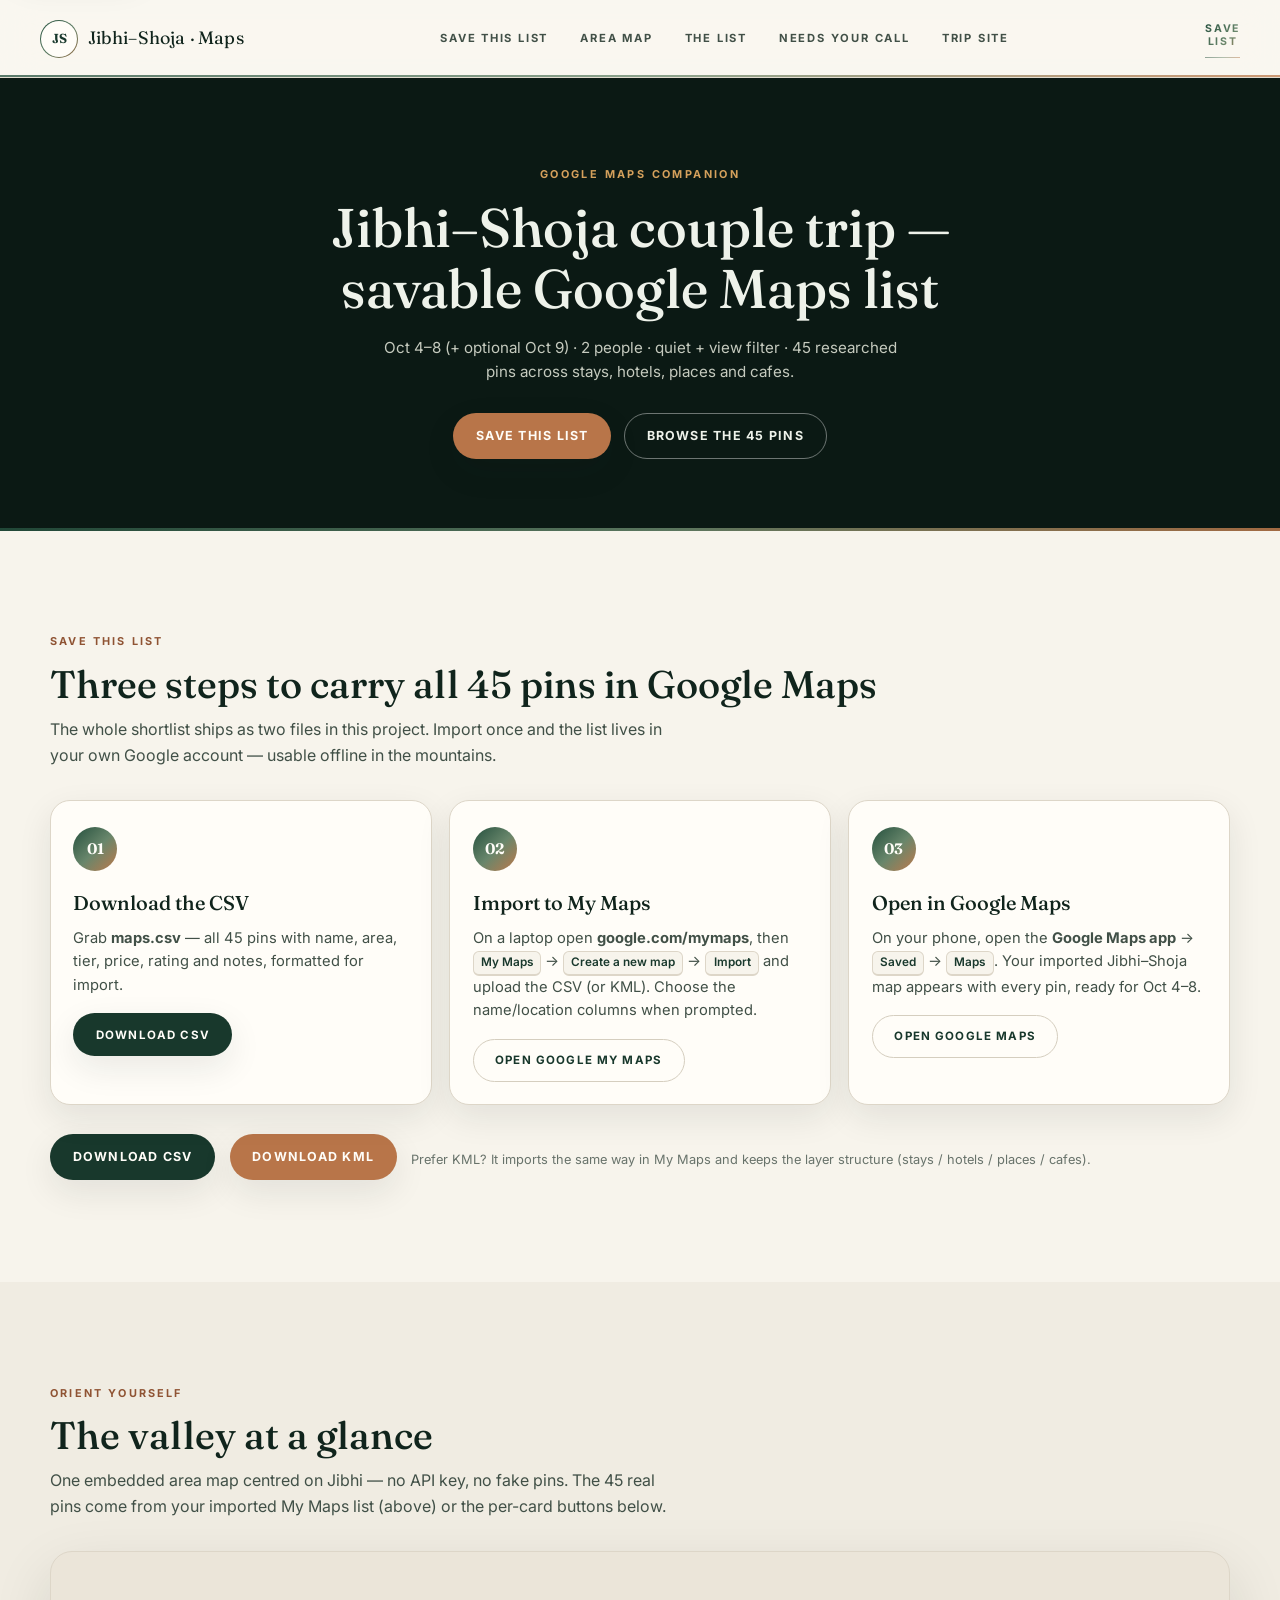
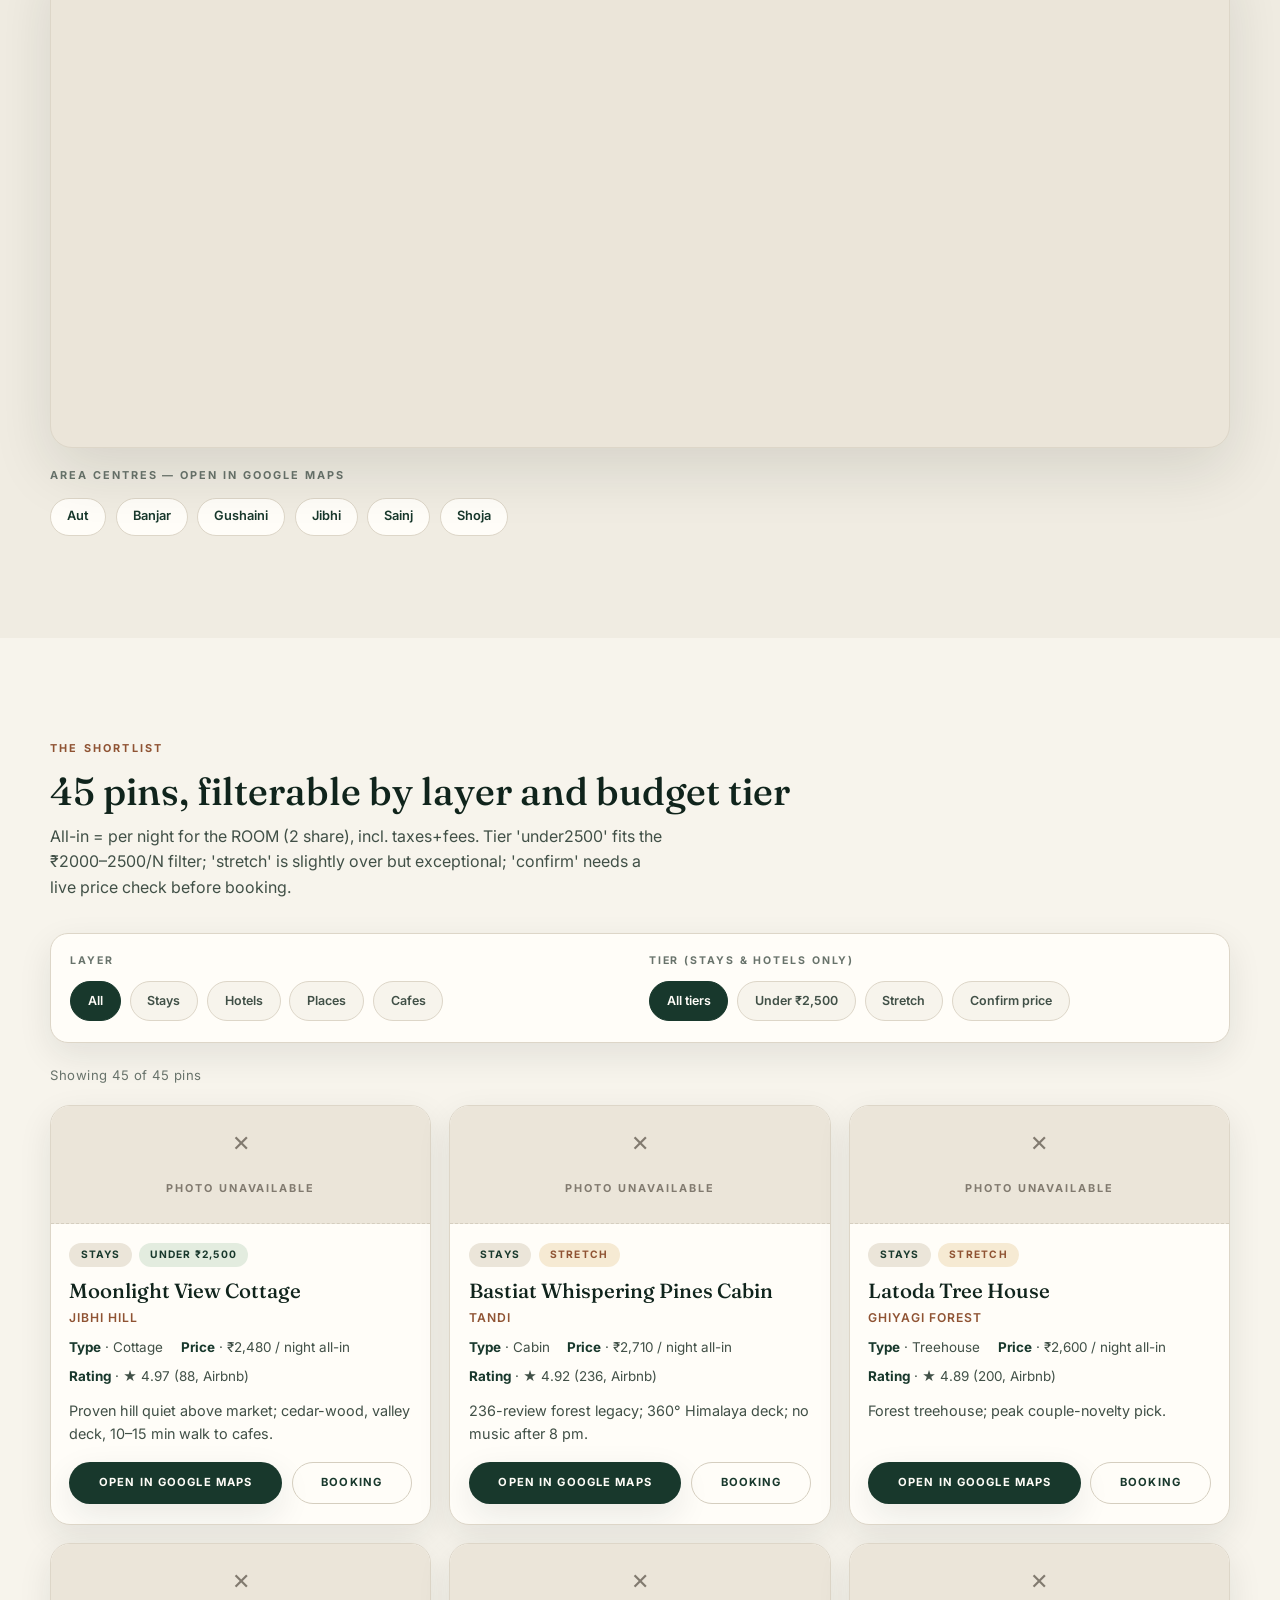
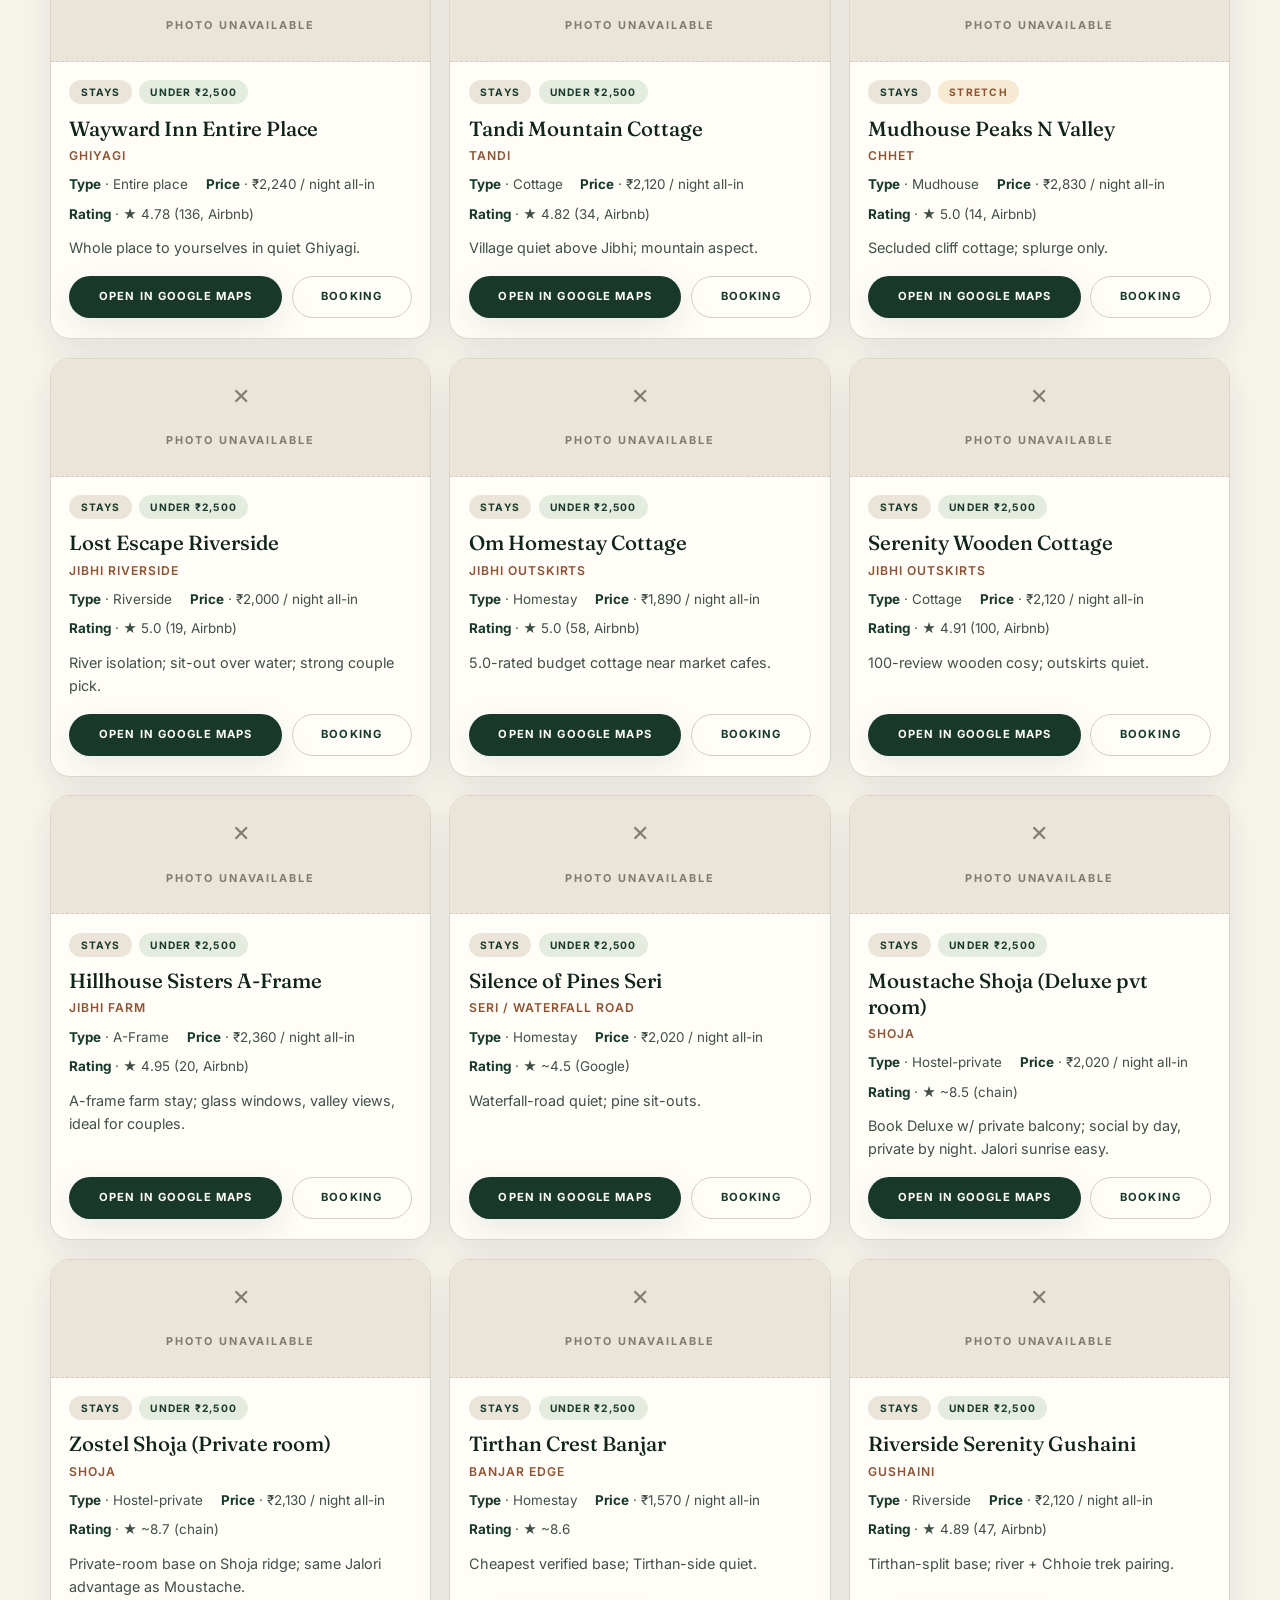
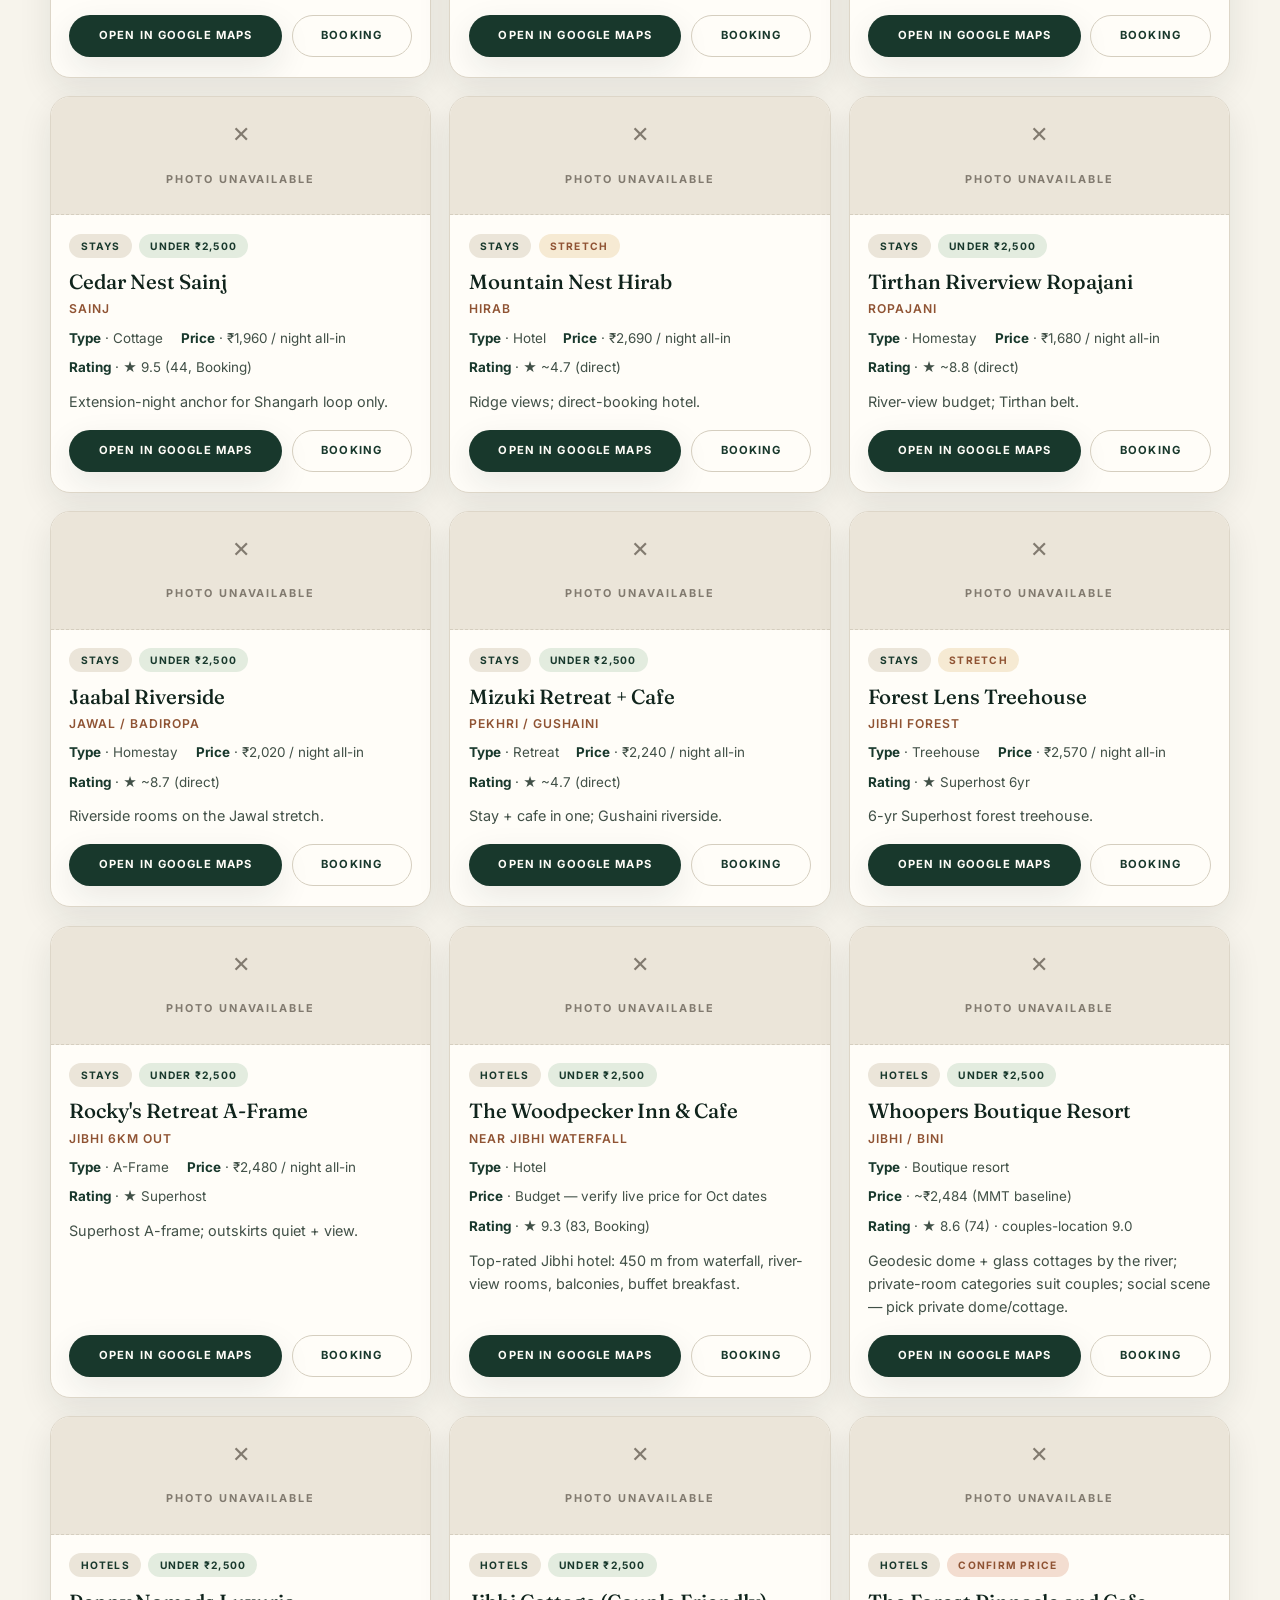
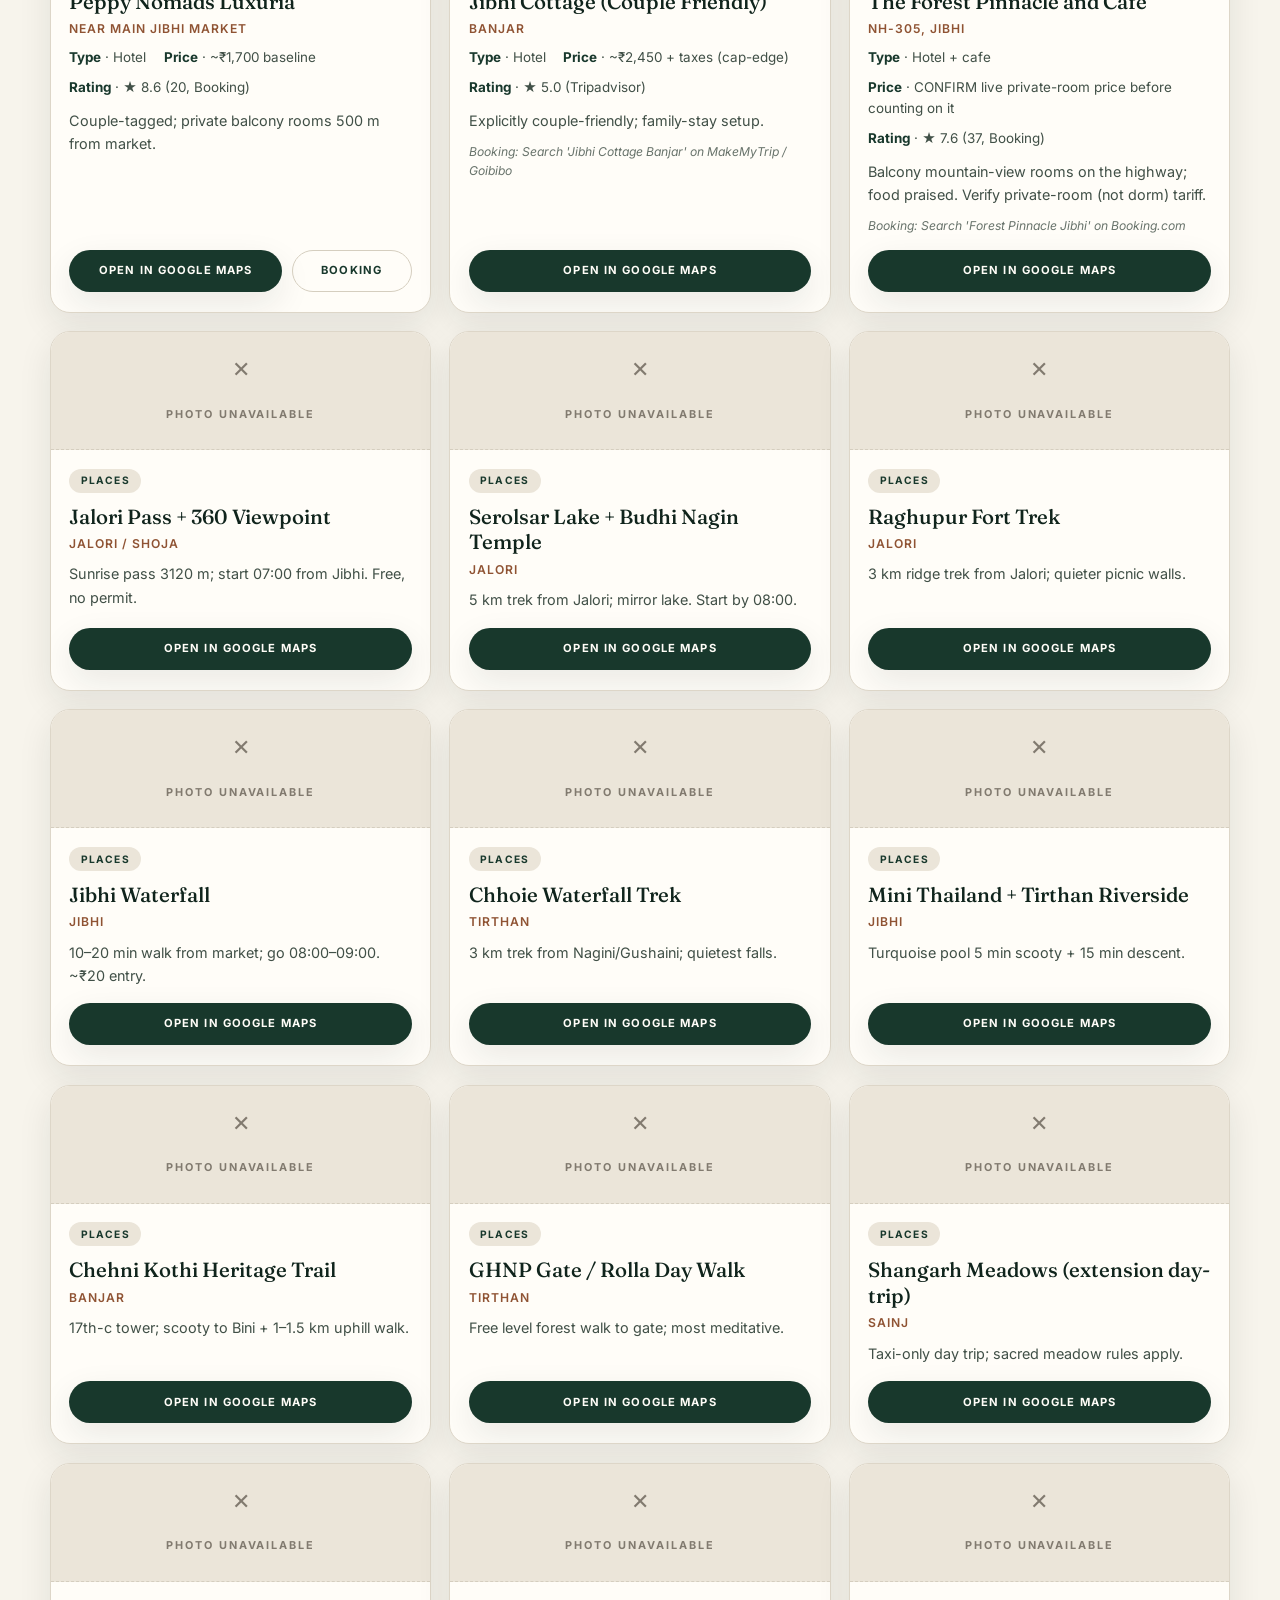
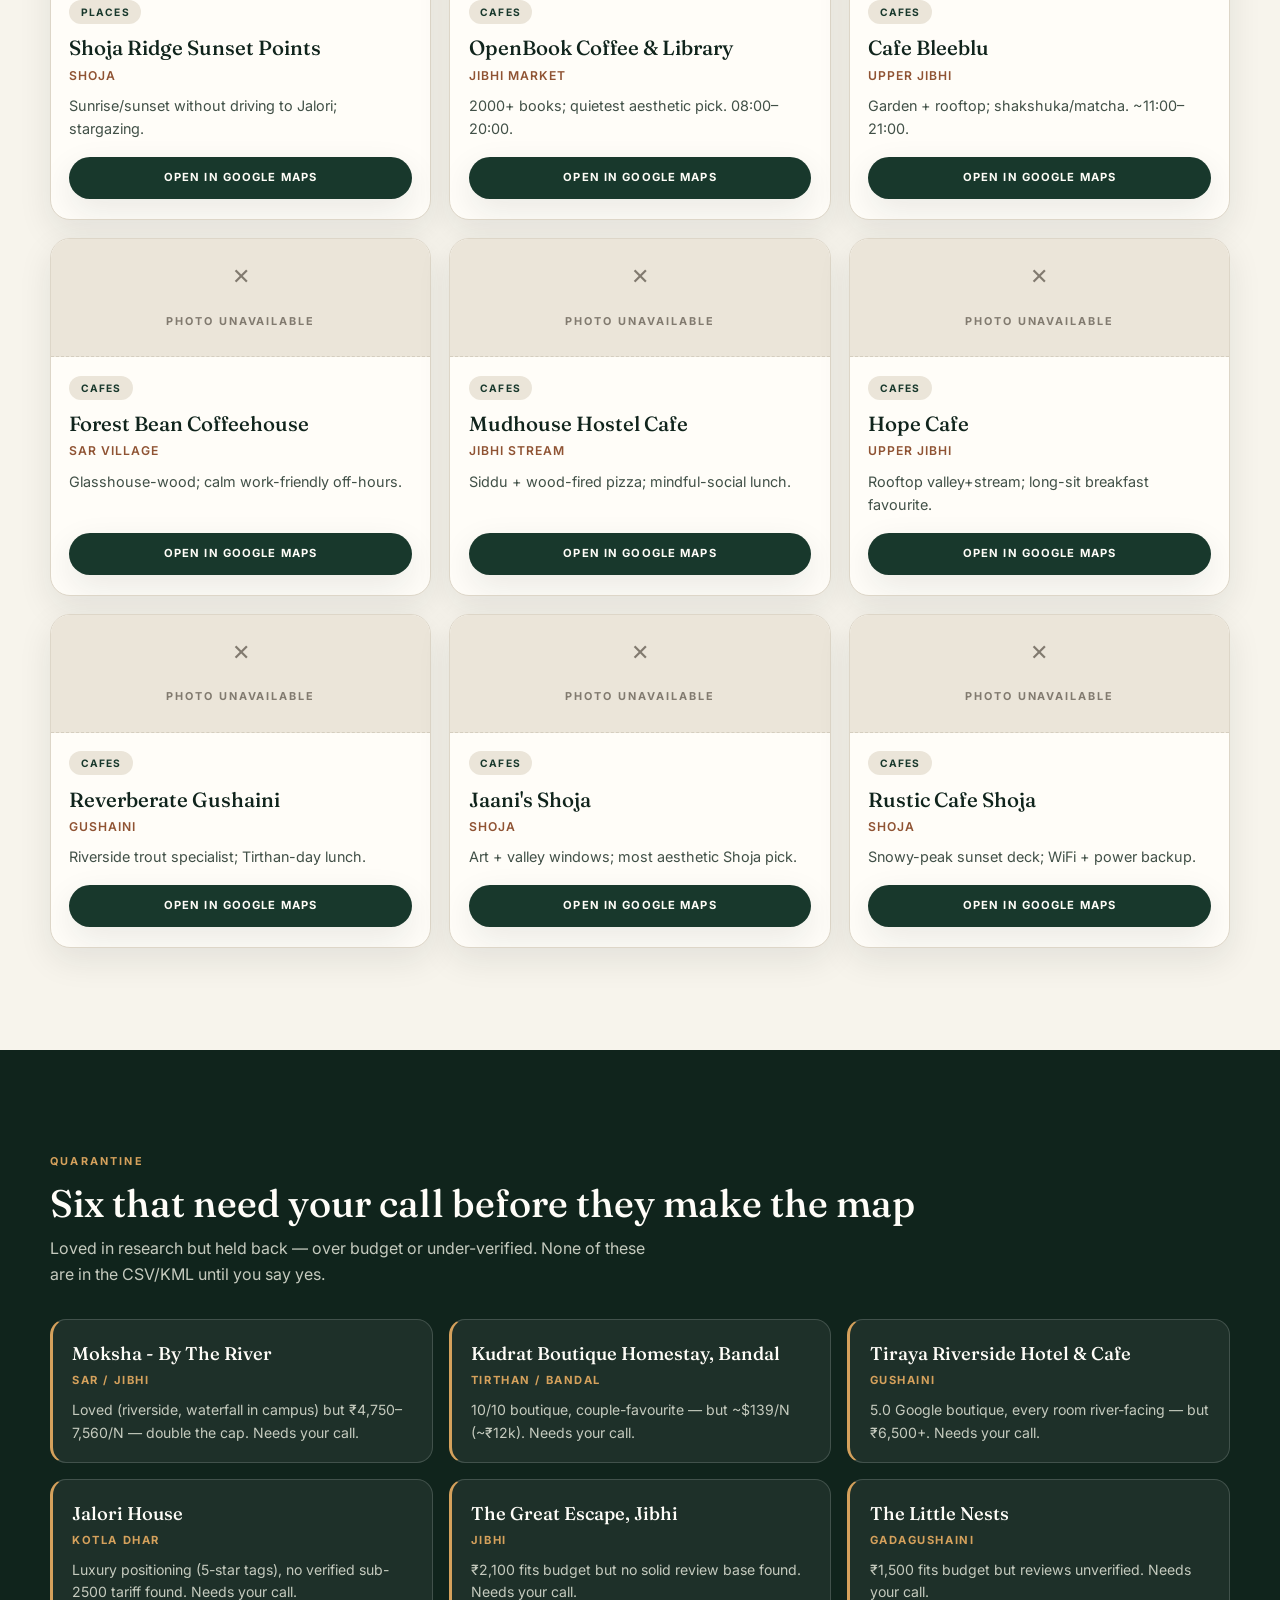
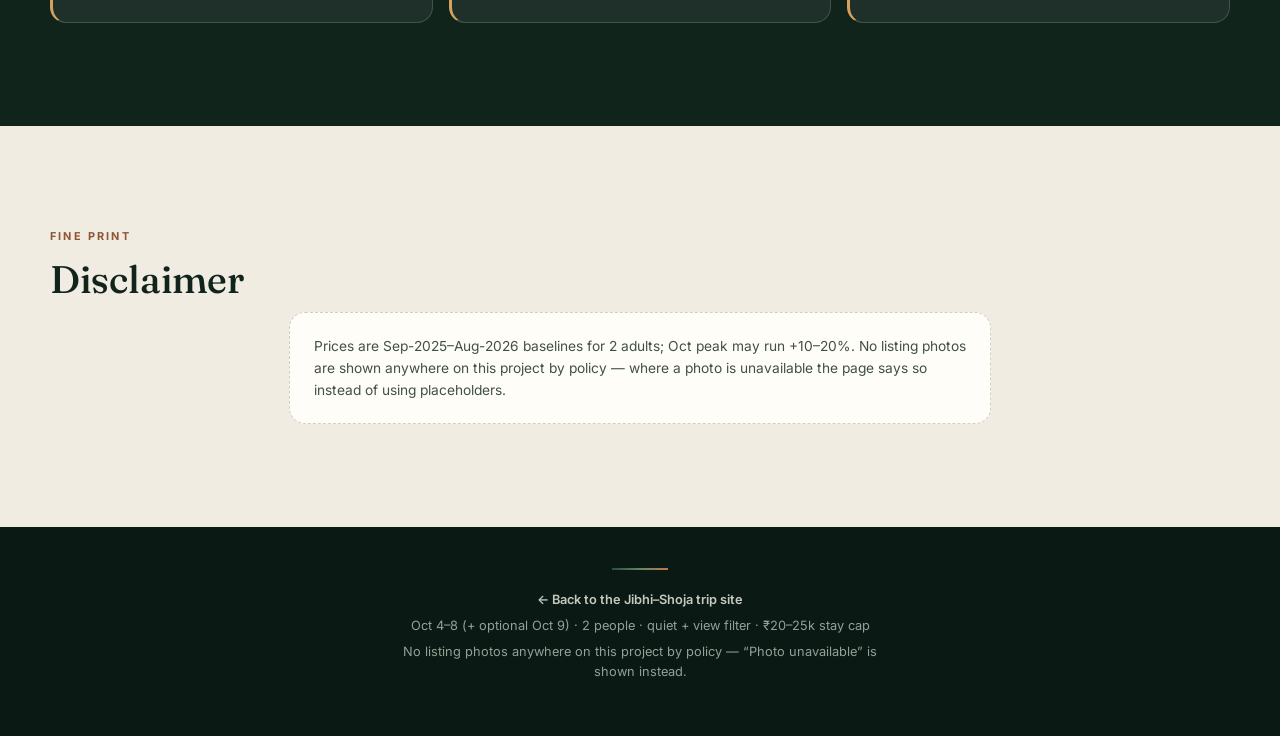
==== maps.html @ d5c74d5c "Savable Google Maps companion list: 45 pins (22 stays + 5 hotels + places + cafes) with CSV/KML impo" ====
<!doctype html>
<html lang="en">
<head>
<meta charset="utf-8">
<meta name="viewport" content="width=device-width, initial-scale=1">
<title>Save this list — Jibhi–Shoja Google Maps companion · Oct 4–8</title>
<meta name="description" content="45 savable Google Maps pins — quiet stays, hotels, places and cafes for a Jibhi–Shoja couple trip, Oct 4–8. Download CSV/KML and import to Google My Maps.">
<link rel="preconnect" href="https://fonts.googleapis.com">
<link rel="preconnect" href="https://fonts.gstatic.com" crossorigin>
<link href="https://fonts.googleapis.com/css2?family=Fraunces:opsz,wght@9..144,400;9..144,500;9..144,650&family=Inter:wght@400;500;600;700&display=swap" rel="stylesheet">
<link rel="stylesheet" href="./assets/css/site.css">
<style>
/* maps.html — quiet-valley companion page (no photos by policy) */
.m-hero{position:relative;margin-top:var(--nav-h);padding:clamp(3.2rem,8vw,5.5rem) var(--pad) clamp(2.8rem,7vw,4.5rem);background:var(--pine-950);color:#eef2ea;text-align:center}
.m-hero::after{content:'';position:absolute;left:0;right:0;bottom:0;height:3px;background:var(--grad);opacity:.85}
.m-hero__eyebrow{margin:0 0 .9rem;font-size:.68rem;font-weight:700;letter-spacing:.22em;text-transform:uppercase;color:var(--amber)}
.m-hero__title{margin:0 auto;font-family:var(--f-serif);font-weight:500;font-size:clamp(2rem,6.5vw,3.4rem);line-height:1.12;max-width:20ch}
.m-hero__sub{margin:1rem auto 0;max-width:52ch;color:#c5cabe;font-size:.95rem}
.m-hero__actions{display:flex;gap:.8rem;justify-content:center;flex-wrap:wrap;margin-top:1.8rem}
.m-sec{padding:var(--sec-y) var(--pad)}
.m-sec--soft{background:var(--soft)}
.m-sec--pine{background:var(--pine-900);color:#eef2ea}
.m-wrap{max-width:1180px;margin:0 auto}
.m-label{margin:0 0 .7rem;font-size:.68rem;font-weight:700;letter-spacing:.2em;text-transform:uppercase;color:var(--copper-dark)}
.m-sec--pine .m-label{color:var(--amber)}
.m-h2{margin:0 0 .6rem;font-family:var(--f-serif);font-weight:500;font-size:clamp(1.6rem,4.5vw,2.4rem);line-height:1.18;color:var(--pine-900)}
.m-sec--pine .m-h2{color:var(--white)}
.m-lede{margin:0 0 2rem;max-width:62ch;color:var(--ink-soft)}
.m-sec--pine .m-lede{color:#c5cabe}
/* Buttons */
.mbtn{display:inline-flex;align-items:center;justify-content:center;gap:.45rem;min-height:46px;padding:.7rem 1.35rem;border-radius:999px;border:1px solid transparent;font-size:.78rem;font-weight:700;letter-spacing:.1em;text-transform:uppercase;cursor:pointer;transition:transform .2s,box-shadow .2s,background .2s,color .2s}
.mbtn--solid{background:var(--pine-800);color:var(--white);box-shadow:var(--shadow-soft)}
.mbtn--solid:hover{background:var(--pine-700);transform:translateY(-1px)}
.mbtn--copper{background:var(--copper);color:var(--white);box-shadow:var(--shadow-soft)}
.mbtn--copper:hover{background:var(--copper-dark);transform:translateY(-1px)}
.mbtn--line{background:transparent;border-color:var(--stone-300);color:var(--pine-800)}
.mbtn--line:hover{border-color:var(--pine-700);background:var(--white)}
.mbtn--ghost{background:transparent;border-color:rgba(255,255,255,.4);color:#eef2ea}
.mbtn--ghost:hover{border-color:var(--amber);color:var(--amber)}
/* Save steps */
.steps{display:grid;gap:1.1rem;grid-template-columns:1fr;margin:0 0 1.8rem;padding:0;list-style:none;counter-reset:step}
.step{position:relative;background:var(--white);border:1px solid var(--line);border-radius:20px;padding:1.6rem 1.4rem 1.4rem;box-shadow:var(--shadow-soft);counter-increment:step}
.step::before{content:counter(step,decimal-leading-zero);display:inline-grid;place-items:center;width:44px;height:44px;border-radius:50%;background:var(--grad);color:var(--white);font-family:var(--f-serif);font-weight:650;font-size:.95rem;margin-bottom:1rem}
.step h3{margin:0 0 .5rem;font-family:var(--f-serif);font-weight:500;font-size:1.25rem;color:var(--pine-900)}
.step p{margin:0 0 1rem;color:var(--ink-soft);font-size:.92rem}
.step .mbtn{min-height:42px;font-size:.72rem}
.step kbd{display:inline-block;padding:.1rem .45rem;border:1px solid var(--line);border-bottom-width:2px;border-radius:6px;background:var(--stone-100);font-family:var(--f-sans);font-size:.8em;font-weight:600;color:var(--pine-800)}
.downloads{display:flex;gap:.9rem;flex-wrap:wrap;align-items:center}
.downloads__note{flex-basis:100%;margin:.4rem 0 0;font-size:.8rem;color:var(--t-dim)}
/* Map */
.map-frame{position:relative;border:1px solid var(--line);border-radius:22px;overflow:hidden;box-shadow:var(--shadow);background:var(--stone-200)}
.map-frame iframe{display:block;width:100%;height:clamp(320px,55vh,520px);border:0}
.map-chips{display:flex;gap:.6rem;flex-wrap:wrap;margin-top:1.2rem}
.map-chips__label{flex-basis:100%;margin:0 0 .2rem;font-size:.68rem;font-weight:700;letter-spacing:.18em;text-transform:uppercase;color:var(--t-dim)}
.chip{display:inline-flex;align-items:center;min-height:38px;padding:.45rem 1rem;border:1px solid var(--line);border-radius:999px;background:var(--white);font-size:.8rem;font-weight:600;color:var(--pine-800);transition:.2s}
.chip:hover{border-color:var(--pine-700);box-shadow:var(--shadow-soft)}
/* Filters */
.filters{display:grid;gap:1.1rem;margin:0 0 1.4rem;padding:1.2rem 1.2rem 1.3rem;background:var(--white);border:1px solid var(--line);border-radius:18px;box-shadow:var(--shadow-soft)}
.filter-group{display:flex;gap:.55rem;flex-wrap:wrap;align-items:center}
.filter-group__label{flex-basis:100%;margin:0 0 .15rem;font-size:.66rem;font-weight:700;letter-spacing:.18em;text-transform:uppercase;color:var(--t-dim)}
.fbtn{min-height:40px;padding:.5rem 1.05rem;border-radius:999px;border:1px solid var(--line);background:var(--stone-100);font-size:.78rem;font-weight:600;color:var(--ink-soft);cursor:pointer;transition:.2s}
.fbtn:hover{border-color:var(--pine-500)}
.fbtn.is-active{background:var(--pine-800);border-color:var(--pine-800);color:var(--white)}
.list-count{margin:0 0 1.2rem;font-size:.82rem;color:var(--t-dim);letter-spacing:.04em}
/* Cards */
.cards{display:grid;gap:1.15rem;grid-template-columns:1fr}
.card{display:flex;flex-direction:column;background:var(--white);border:1px solid var(--line);border-radius:20px;overflow:hidden;box-shadow:var(--shadow-soft);transition:transform .25s,box-shadow .25s}
.card:hover{transform:translateY(-3px);box-shadow:var(--shadow)}
.card__photo{display:grid;place-items:center;gap:.3rem;min-height:118px;padding:1rem;background:var(--stone-200);border-bottom:1px dashed var(--stone-300);color:var(--stone-500);text-align:center}
.card__photo-icon{font-family:var(--f-serif);font-size:1.4rem;line-height:1}
.card__photo-text{font-size:.68rem;font-weight:700;letter-spacing:.18em;text-transform:uppercase}
.card__body{display:flex;flex-direction:column;flex:1;padding:1.15rem 1.15rem 1.25rem}
.card__tags{display:flex;gap:.45rem;flex-wrap:wrap;margin-bottom:.7rem}
.tag{display:inline-flex;align-items:center;padding:.24rem .7rem;border-radius:999px;font-size:.64rem;font-weight:700;letter-spacing:.12em;text-transform:uppercase}
.tag--layer{background:var(--stone-200);color:var(--pine-800)}
.tag--under2500{background:#e3ecdf;color:var(--pine-800)}
.tag--stretch{background:#f6ead3;color:var(--copper-dark)}
.tag--confirm{background:#f3ddd0;color:var(--copper-dark)}
.card__name{margin:0 0 .3rem;font-family:var(--f-serif);font-weight:500;font-size:1.28rem;line-height:1.25;color:var(--pine-900)}
.card__area{margin:0 0 .55rem;font-size:.76rem;font-weight:600;letter-spacing:.08em;text-transform:uppercase;color:var(--copper-dark)}
.card__facts{display:flex;gap:.5rem 1.1rem;flex-wrap:wrap;margin:0 0 .7rem;font-size:.84rem;color:var(--ink-soft)}
.card__facts strong{color:var(--pine-800);font-weight:700}
.card__why{margin:0 0 1.05rem;font-size:.9rem;color:var(--ink-soft)}
.card__hint{margin:-.45rem 0 .9rem;font-size:.76rem;color:var(--t-dim);font-style:italic}
.card__actions{display:flex;gap:.6rem;flex-wrap:wrap;margin-top:auto}
.card__actions .mbtn{min-height:42px;padding:.55rem 1.05rem;font-size:.7rem;flex:1 1 auto}
.cards__empty{grid-column:1/-1;padding:2.4rem 1.4rem;text-align:center;background:var(--white);border:1px dashed var(--stone-300);border-radius:18px;color:var(--t-dim)}
/* Quarantine */
.q-grid{display:grid;gap:1rem;grid-template-columns:1fr;margin:0;padding:0;list-style:none}
.q-card{background:rgba(255,253,248,.06);border:1px solid rgba(255,255,255,.16);border-left:3px solid var(--amber);border-radius:16px;padding:1.15rem 1.2rem}
.q-card h3{margin:0 0 .25rem;font-family:var(--f-serif);font-weight:500;font-size:1.15rem;color:var(--white)}
.q-card__zone{margin:0 0 .55rem;font-size:.7rem;font-weight:700;letter-spacing:.14em;text-transform:uppercase;color:var(--amber)}
.q-card__reason{margin:0;font-size:.88rem;color:#c5cabe}
/* Disclaimer + footer */
.disclaimer{max-width:78ch;margin:0 auto;padding:1.4rem 1.5rem;background:var(--white);border:1px dashed var(--stone-300);border-radius:16px;font-size:.86rem;color:var(--ink-soft)}
.disclaimer strong{color:var(--pine-800)}
.m-footer{padding:2.6rem var(--pad) 3rem;background:var(--pine-950);text-align:center;color:#93a096;font-size:.8rem}
.m-footer a{color:#c5cabe;font-weight:600}
.m-footer a:hover{color:var(--amber)}
.m-footer p{margin:.35rem auto;max-width:60ch}
.m-footer__rule{width:56px;height:2px;background:var(--grad);margin:0 auto 1.2rem}
/* Loading / error */
.m-status{padding:2.6rem 1.4rem;text-align:center;color:var(--t-dim);font-size:.85rem;letter-spacing:.06em}
.m-status--error{color:var(--copper-dark)}
@media(min-width:640px){.steps{grid-template-columns:repeat(3,1fr)}.cards{grid-template-columns:repeat(2,minmax(0,1fr))}.q-grid{grid-template-columns:repeat(2,1fr)}.filters{grid-template-columns:1fr 1fr;align-items:start}.downloads__note{flex-basis:auto}}
@media(min-width:1024px){.cards{grid-template-columns:repeat(3,minmax(0,1fr))}.q-grid{grid-template-columns:repeat(3,1fr)}}
@media(prefers-reduced-motion:reduce){.card,.mbtn,.fbtn,.chip{transition:none}}
</style>
</head>
<body>
<a class="skip-link" href="#list">Skip to the list</a>
<header class="nav" id="nav">
  <button class="nav__burger" id="burger" aria-label="Menu" aria-controls="menu" aria-expanded="false"><span></span><span></span><span></span></button>
  <a href="./index.html" class="nav__logo" aria-label="Back to the Jibhi Shoja trip site"><span class="nav__logo-mark">JS</span><span class="nav__logo-text">Jibhi–Shoja · Maps</span></a>
  <nav class="nav__links" aria-label="Primary">
    <a href="#save">Save this list</a><a href="#map">Area map</a><a href="#list">The list</a><a href="#quarantine">Needs your call</a><a href="./index.html">Trip site</a>
  </nav>
  <div class="nav__right"><a href="#save" class="nav__cta">Save<br><span>List</span></a></div>
</header>
<div class="menu" id="menu" aria-hidden="true">
  <button class="menu__close" id="menuClose" aria-label="Close">&times;</button>
  <nav class="menu__links" aria-label="Mobile">
    <a href="#save" class="menu__link">Save this list</a><a href="#map" class="menu__link">Area map</a><a href="#list" class="menu__link">The list</a><a href="#quarantine" class="menu__link">Needs your call</a><a href="./index.html" class="menu__link">Trip site</a>
  </nav>
  <div class="menu__footer">
    <p class="menu__phone">Oct 4–8 · + optional Oct 9</p><p>Couple trip · 45-map-pin list</p>
    <div class="menu__cta"><a href="./data/maps.csv" class="mbtn mbtn--solid" download style="text-decoration:none">Download CSV</a><a href="#list" class="mbtn mbtn--line" style="text-decoration:none">Browse pins</a></div>
  </div>
</div>
<main id="top">
  <section class="m-hero" aria-label="Introduction">
    <p class="m-hero__eyebrow">Google Maps companion</p>
    <h1 class="m-hero__title">Jibhi–Shoja couple trip — savable Google Maps list</h1>
    <p class="m-hero__sub">Oct 4–8 (+ optional Oct 9) · 2 people · quiet + view filter · 45 researched pins across stays, hotels, places and cafes.</p>
    <div class="m-hero__actions">
      <a href="#save" class="mbtn mbtn--copper">Save this list</a>
      <a href="#list" class="mbtn mbtn--ghost">Browse the 45 pins</a>
    </div>
  </section>

  <section class="m-sec" id="save" aria-labelledby="save-h">
    <div class="m-wrap">
      <p class="m-label">Save this list</p>
      <h2 class="m-h2" id="save-h">Three steps to carry all 45 pins in Google Maps</h2>
      <p class="m-lede">The whole shortlist ships as two files in this project. Import once and the list lives in your own Google account — usable offline in the mountains.</p>
      <ol class="steps">
        <li class="step">
          <h3>Download the CSV</h3>
          <p>Grab <strong>maps.csv</strong> — all 45 pins with name, area, tier, price, rating and notes, formatted for import.</p>
          <a class="mbtn mbtn--solid" href="./data/maps.csv" download>Download CSV</a>
        </li>
        <li class="step">
          <h3>Import to My Maps</h3>
          <p>On a laptop open <strong>google.com/mymaps</strong>, then <kbd>My Maps</kbd> → <kbd>Create a new map</kbd> → <kbd>Import</kbd> and upload the CSV (or KML). Choose the name/location columns when prompted.</p>
          <a class="mbtn mbtn--line" href="https://www.google.com/mymaps" target="_blank" rel="noopener">Open Google My Maps</a>
        </li>
        <li class="step">
          <h3>Open in Google Maps</h3>
          <p>On your phone, open the <strong>Google Maps app</strong> → <kbd>Saved</kbd> → <kbd>Maps</kbd>. Your imported Jibhi–Shoja map appears with every pin, ready for Oct 4–8.</p>
          <a class="mbtn mbtn--line" href="https://www.google.com/maps?q=Jibhi,+Himachal+Pradesh" target="_blank" rel="noopener">Open Google Maps</a>
        </li>
      </ol>
      <div class="downloads">
        <a class="mbtn mbtn--solid" href="./data/maps.csv" download>Download CSV</a>
        <a class="mbtn mbtn--copper" href="./data/maps.kml" download>Download KML</a>
        <p class="downloads__note">Prefer KML? It imports the same way in My Maps and keeps the layer structure (stays / hotels / places / cafes).</p>
      </div>
    </div>
  </section>

  <section class="m-sec m-sec--soft" id="map" aria-labelledby="map-h">
    <div class="m-wrap">
      <p class="m-label">Orient yourself</p>
      <h2 class="m-h2" id="map-h">The valley at a glance</h2>
      <p class="m-lede">One embedded area map centred on Jibhi — no API key, no fake pins. The 45 real pins come from your imported My Maps list (above) or the per-card buttons below.</p>
      <div class="map-frame">
        <iframe title="Google Map of Jibhi, Himachal Pradesh" src="https://www.google.com/maps?q=Jibhi,Himachal+Pradesh&amp;output=embed" loading="lazy" referrerpolicy="no-referrer-when-downgrade" allowfullscreen></iframe>
      </div>
      <div class="map-chips" id="centre-chips" aria-label="Jump to an area on Google Maps">
        <p class="map-chips__label">Area centres — open in Google Maps</p>
      </div>
    </div>
  </section>

  <section class="m-sec" id="list" aria-labelledby="list-h">
    <div class="m-wrap">
      <p class="m-label">The shortlist</p>
      <h2 class="m-h2" id="list-h">45 pins, filterable by layer and budget tier</h2>
      <p class="m-lede" id="cap-note">Loading the price-cap note…</p>
      <div class="filters" role="group" aria-label="Filter the list">
        <div class="filter-group" id="layer-filters">
          <p class="filter-group__label">Layer</p>
          <button type="button" class="fbtn is-active" data-layer="all">All</button>
          <button type="button" class="fbtn" data-layer="stays">Stays</button>
          <button type="button" class="fbtn" data-layer="hotels">Hotels</button>
          <button type="button" class="fbtn" data-layer="places">Places</button>
          <button type="button" class="fbtn" data-layer="cafes">Cafes</button>
        </div>
        <div class="filter-group" id="tier-filters">
          <p class="filter-group__label">Tier (stays &amp; hotels only)</p>
          <button type="button" class="fbtn is-active" data-tier="all">All tiers</button>
          <button type="button" class="fbtn" data-tier="under2500">Under ₹2,500</button>
          <button type="button" class="fbtn" data-tier="stretch">Stretch</button>
          <button type="button" class="fbtn" data-tier="confirm">Confirm price</button>
        </div>
      </div>
      <p class="list-count" id="list-count" role="status"></p>
      <div class="cards" id="cards">
        <div class="m-status" role="status">Loading the researched pins…</div>
      </div>
    </div>
  </section>

  <section class="m-sec m-sec--pine" id="quarantine" aria-labelledby="quarantine-h">
    <div class="m-wrap">
      <p class="m-label">Quarantine</p>
      <h2 class="m-h2" id="quarantine-h">Six that need your call before they make the map</h2>
      <p class="m-lede">Loved in research but held back — over budget or under-verified. None of these are in the CSV/KML until you say yes.</p>
      <ul class="q-grid" id="q-grid">
        <li class="m-status" role="status">Loading…</li>
      </ul>
    </div>
  </section>

  <section class="m-sec m-sec--soft" aria-labelledby="disclaimer-h">
    <div class="m-wrap">
      <p class="m-label">Fine print</p>
      <h2 class="m-h2" id="disclaimer-h">Disclaimer</h2>
      <p class="disclaimer" id="disclaimer"><strong>Loading…</strong></p>
    </div>
  </section>
</main>
<footer class="m-footer">
  <div class="m-footer__rule"></div>
  <p><a href="./index.html">← Back to the Jibhi–Shoja trip site</a></p>
  <p>Oct 4–8 (+ optional Oct 9) · 2 people · quiet + view filter · ₹20–25k stay cap</p>
  <p>No listing photos anywhere on this project by policy — “Photo unavailable” is shown instead.</p>
</footer>
<script>
(function(){
  'use strict';
  var LAYER_LABEL={stays:'Stays',hotels:'Hotels',places:'Places',cafes:'Cafes'};
  var TIER_LABEL={under2500:'Under ₹2,500',stretch:'Stretch',confirm:'Confirm price'};
  var state={layer:'all',tier:'all'};
  var items=[];

  function esc(s){return String(s==null?'':s).replace(/[&<>"']/g,function(c){return{'&':'&amp;','<':'&lt;','>':'&gt;','"':'&quot;',"'":'&#39;'}[c];});}
  function mapsUrl(q){return 'https://www.google.com/maps/search/?api=1&query='+encodeURIComponent(q);}
  function priceText(it){
    if(typeof it.allin==='number'){return '₹'+it.allin.toLocaleString('en-IN')+' / night all-in';}
    if(it.price_note){return it.price_note;}
    return '';
  }
  function cardHtml(it){
    var facts=[];
    if(it.type){facts.push('<span><strong>Type</strong> · '+esc(it.type)+'</span>');}
    var price=priceText(it);
    if(price){facts.push('<span><strong>Price</strong> · '+esc(price)+'</span>');}
    if(it.rating){facts.push('<span><strong>Rating</strong> · ★ '+esc(it.rating)+'</span>');}
    var tags='<span class="tag tag--layer">'+esc(LAYER_LABEL[it.layer]||it.layer)+'</span>';
    if(it.tier){tags+='<span class="tag tag--'+esc(it.tier)+'">'+esc(TIER_LABEL[it.tier]||it.tier)+'</span>';}
    var actions='<a class="mbtn mbtn--solid" href="'+esc(mapsUrl(it.maps_query))+'" target="_blank" rel="noopener">Open in Google Maps</a>';
    if(it.booking){actions+='<a class="mbtn mbtn--line" href="'+esc(it.booking)+'" target="_blank" rel="noopener">Booking</a>';}
    var hint=(!it.booking&&it.booking_hint)?'<p class="card__hint">Booking: '+esc(it.booking_hint)+'</p>':'';
    return '<article class="card" data-layer="'+esc(it.layer)+'"'+(it.tier?' data-tier="'+esc(it.tier)+'"':'')+'>'
      +'<div class="card__photo" role="img" aria-label="Photo unavailable for '+esc(it.name)+'"><span class="card__photo-icon" aria-hidden="true">✕</span><span class="card__photo-text">Photo unavailable</span></div>'
      +'<div class="card__body">'
      +'<div class="card__tags">'+tags+'</div>'
      +'<h3 class="card__name">'+esc(it.name)+'</h3>'
      +'<p class="card__area">'+esc(it.area||'')+'</p>'
      +(facts.length?'<p class="card__facts">'+facts.join('')+'</p>':'')
      +'<p class="card__why">'+esc(it.why||it.note||'')+'</p>'
      +hint
      +'<div class="card__actions">'+actions+'</div>'
      +'</div></article>';
  }
  function applyFilters(){
    var shown=items.filter(function(it){
      if(state.layer!=='all'&&it.layer!==state.layer){return false;}
      if(state.tier!=='all'&&it.tier!==state.tier){return false;}
      return true;
    });
    var wrap=document.getElementById('cards');
    if(!shown.length){
      wrap.innerHTML='<div class="cards__empty">No pins match this filter combo. Places and cafes have no budget tier — reset the tier to “All tiers” to see them.</div>';
    }else{
      wrap.innerHTML=shown.map(cardHtml).join('');
    }
    document.getElementById('list-count').textContent='Showing '+shown.length+' of '+items.length+' pins';
  }
  function bindMenu(){
    var burger=document.getElementById('burger'),menu=document.getElementById('menu'),close=document.getElementById('menuClose');
    if(!burger||!menu||!close){return;}
    var open=function(){menu.classList.add('is-open');burger.classList.add('is-open');burger.setAttribute('aria-expanded','true');menu.setAttribute('aria-hidden','false');};
    var shut=function(){menu.classList.remove('is-open');burger.classList.remove('is-open');burger.setAttribute('aria-expanded','false');menu.setAttribute('aria-hidden','true');};
    burger.addEventListener('click',function(){menu.classList.contains('is-open')?shut():open();});
    close.addEventListener('click',shut);
    menu.querySelectorAll('.menu__link').forEach(function(a){a.addEventListener('click',shut);});
    document.addEventListener('keydown',function(e){if(e.key==='Escape'){shut();}});
  }
  function bindFilters(id,key){
    document.getElementById(id).addEventListener('click',function(e){
      var btn=e.target.closest('.fbtn');
      if(!btn){return;}
      state[key]=btn.dataset[key];
      this.querySelectorAll('.fbtn').forEach(function(b){b.classList.toggle('is-active',b===btn);});
      applyFilters();
    });
  }
  function renderCentres(cq){
    var wrap=document.getElementById('centre-chips');
    Object.keys(cq||{}).forEach(function(area){
      var a=document.createElement('a');
      a.className='chip';
      a.href=mapsUrl(cq[area]);
      a.target='_blank';a.rel='noopener';
      a.textContent=area;
      wrap.appendChild(a);
    });
  }
  function renderQuarantine(list){
    var ul=document.getElementById('q-grid');
    ul.innerHTML=(list||[]).map(function(q){
      return '<li class="q-card"><h3>'+esc(q.name)+'</h3>'
        +'<p class="q-card__zone">'+esc(q.zone||'')+'</p>'
        +'<p class="q-card__reason">'+esc(q.reason||'')+'</p></li>';
    }).join('');
  }

  bindMenu();
  fetch('./data/maps.json')
    .then(function(r){if(!r.ok){throw new Error('HTTP '+r.status);}return r.json();})
    .then(function(data){
      items=(data.layers||['stays','hotels','places','cafes']).reduce(function(acc,layer){
        return acc.concat((data[layer]||[]).map(function(it){it.layer=it.layer||layer;return it;}));
      },[]);
      document.getElementById('cap-note').textContent=(data.meta&&data.meta.cap_note)||'';
      document.getElementById('disclaimer').textContent=data.disclaimer||'';
      var meta=data.meta||{};
      renderCentres(meta.centre_queries||meta[' centre_queries']);
      renderQuarantine(data.quarantine);
      bindMenu();
      bindFilters('layer-filters','layer');
      bindFilters('tier-filters','tier');
      applyFilters();
    })
    .catch(function(err){
      var msg='Could not load ./data/maps.json ('+err.message+'). If you opened this file directly (file://), serve the folder instead — e.g. “python -m http.server” — then reload.';
      document.getElementById('cards').innerHTML='<div class="m-status m-status--error" role="alert">'+esc(msg)+'</div>';
      document.getElementById('cap-note').textContent='';
      document.getElementById('disclaimer').textContent='';
      document.getElementById('q-grid').innerHTML='<li class="m-status m-status--error">Unavailable — data failed to load.</li>';
    });
})();
</script>
</body>
</html>
---- assets/css/site.css ----
/* Jibhi–Shoja quiet mountain SPA — mobile-first */
:root{
  --nav-h:72px;--pad:clamp(1rem,4vw,2.5rem);--sec-y:clamp(4.25rem,8vw,7rem);
  --pine-950:#0b1914;--pine-900:#10241c;--pine-800:#18382c;--pine-700:#285442;--pine-500:#527b63;--moss:#84987f;
  --stone-100:#f7f4ec;--stone-200:#ebe5d9;--stone-300:#d5cebf;--stone-500:#817a6f;
  --copper:#b87549;--copper-dark:#8f5333;--amber:#d5a15c;--white:#fffdf8;--ink:#17211c;--ink-soft:#415047;--t-dim:#68736b;--line:#ddd6c8;--soft:#f0ece2;
  --grad:linear-gradient(135deg,#244f3d 0%,#68866b 52%,#bd794b 100%);--grad-soft:linear-gradient(135deg,rgba(36,79,61,.08),rgba(189,121,75,.08));
  --f-serif:"Fraunces",Georgia,serif;--f-sans:"Inter",system-ui,-apple-system,"Segoe UI",sans-serif;--shadow:0 22px 60px rgba(22,35,28,.12);--shadow-soft:0 12px 34px rgba(22,35,28,.09)
}
*,*::before,*::after{box-sizing:border-box}html{scroll-behavior:smooth;scroll-padding-top:calc(var(--nav-h) + 18px)}body{margin:0;background:var(--stone-100);color:var(--ink);font-family:var(--f-sans);font-size:16px;line-height:1.6;text-rendering:optimizeLegibility;overflow-x:hidden}body.menu-open,body.modal-open{overflow:hidden}img{max-width:100%;display:block}a{color:inherit;text-decoration:none}button,input,select{font:inherit}button{color:inherit}.skip-link{position:fixed;top:.7rem;left:.7rem;z-index:500;transform:translateY(-180%);background:var(--white);color:var(--pine-800);padding:.75rem 1rem;border-radius:999px;box-shadow:var(--shadow-soft);transition:.2s}.skip-link:focus{transform:none}.loading{min-height:32vh;display:grid;place-items:center;color:var(--t-dim);letter-spacing:.08em;text-transform:uppercase;font-size:.72rem}
/* Fixed glass navigation */
.nav{position:fixed;top:0;left:0;right:0;z-index:100;height:var(--nav-h);display:flex;align-items:center;justify-content:space-between;padding:0 1rem;background:rgba(250,248,241,.78);backdrop-filter:blur(18px) saturate(1.2);-webkit-backdrop-filter:blur(18px) saturate(1.2);border-bottom:1px solid rgba(213,206,191,.65)}
.nav::after{content:'';position:absolute;left:0;right:0;bottom:0;height:2px;background:var(--grad);opacity:.75}.nav__logo{position:absolute;left:50%;transform:translateX(-50%);display:inline-flex;align-items:center;gap:.6rem;color:var(--pine-900);white-space:nowrap}.nav__logo-mark{display:grid;place-items:center;width:38px;height:38px;border:1px solid rgba(36,79,61,.25);border-radius:50%;background:linear-gradient(var(--white),var(--white)) padding-box,var(--grad) border-box;font-family:var(--f-serif);font-weight:650;font-size:.82rem;color:var(--pine-800)}.nav__logo-text{font-family:var(--f-serif);font-size:1.12rem;letter-spacing:.01em}.nav__links{display:none}.nav__burger{background:none;border:none;width:44px;height:44px;display:flex;flex-direction:column;align-items:flex-start;justify-content:center;gap:5px;cursor:pointer;position:relative;z-index:101}.nav__burger span{display:block;width:23px;height:1.5px;background:var(--ink);transition:.3s}.nav__burger.is-open span:nth-child(1){transform:translateY(6.5px) rotate(45deg)}.nav__burger.is-open span:nth-child(2){opacity:0}.nav__burger.is-open span:nth-child(3){transform:translateY(-6.5px) rotate(-45deg)}.nav__cta{display:inline-flex;flex-direction:column;align-items:center;min-height:40px;font-size:.66rem;font-weight:700;letter-spacing:.16em;text-transform:uppercase;line-height:1.2;background:var(--grad);-webkit-background-clip:text;background-clip:text;color:transparent;position:relative}.nav__cta::after{content:'';position:absolute;left:0;right:0;bottom:5px;height:1px;background:var(--grad);opacity:.5}
.menu{position:fixed;top:0;right:-105%;width:min(330px,86vw);height:100dvh;background:rgba(255,253,248,.96);backdrop-filter:blur(20px);z-index:200;display:flex;flex-direction:column;justify-content:center;padding:2rem;transition:right .4s cubic-bezier(.4,0,.2,1);box-shadow:-8px 0 40px rgba(25,32,27,.16)}.menu::before{content:'';position:absolute;top:0;bottom:0;left:0;width:3px;background:var(--grad)}.menu.is-open{right:0}.menu__close{position:absolute;top:1rem;right:1rem;background:none;border:none;font-size:2rem;width:44px;height:44px;cursor:pointer}.menu__links{display:flex;flex-direction:column}.menu__link{font-family:var(--f-serif);font-size:1.85rem;line-height:1.15;padding:.58rem 0;border-bottom:1px solid var(--line);transition:.25s}.menu__link:hover,.menu__link:focus-visible{color:var(--copper-dark);padding-left:.5rem}.menu__footer{margin-top:2.3rem;font-size:.85rem;color:var(--t-dim)}.menu__phone{display:block;font-size:1.12rem;font-weight:650;background:var(--grad);-webkit-background-clip:text;background-clip:text;color:transparent;margin:0 0 .35rem}.menu__cta{display:flex;gap:.7rem;flex-wrap:wrap;margin-top:1.1rem}

/* Buttons */
.btn{display:inline-flex;align-items:center;justify-content:center;padding:.9rem 1.65rem;font-size:.72rem;font-weight:700;letter-spacing:.14em;text-transform:uppercase;min-height:48px;cursor:pointer;border:none;border-radius:2px;transition:transform .3s,box-shadow .3s,background-position .3s,border-color .3s,color .3s}.btn:hover{transform:translateY(-2px)}.btn--solid{background:var(--grad);background-size:150% 100%;color:#fff;box-shadow:0 8px 24px rgba(36,79,61,.25)}.btn--solid:hover{background-position:100% 0;box-shadow:0 12px 30px rgba(143,83,51,.28)}.btn--ghost{background:rgba(255,255,255,.1);color:#fff;border:1px solid rgba(255,255,255,.52);backdrop-filter:blur(8px)}.btn--ghost:hover{border-color:#fff;background:rgba(255,255,255,.18)}.btn--line{border:1.5px solid var(--pine-800);color:var(--pine-800);background:transparent}.btn--line:hover{border-color:var(--copper);color:var(--copper-dark)}.btn--grad{background:var(--grad);color:#fff;font-weight:700;border-radius:999px;padding:.95rem 2.2rem;box-shadow:0 12px 28px rgba(36,79,61,.2)}.btn--sm{padding:.55rem 1.1rem;min-height:38px;font-size:.65rem}.btn--full{width:100%}
/* Fullscreen hero carousel */
.hero{position:relative;height:100vh;height:100dvh;min-height:560px;overflow:hidden;background:var(--pine-950)}.hero__slide{position:absolute;inset:0;background-size:cover;background-position:center;opacity:0;transform:scale(1.065);transition:opacity 1.2s ease,transform 6.5s ease}.hero__slide.is-active{opacity:1;transform:scale(1)}.hero__overlay{position:absolute;inset:0;background:linear-gradient(to top,rgba(8,18,14,.94) 0%,rgba(8,18,14,.64) 43%,rgba(8,18,14,.25) 100%),linear-gradient(90deg,rgba(8,18,14,.5),transparent 68%)}.hero__content{position:absolute;left:0;right:0;bottom:0;padding:0 var(--pad) calc(var(--pad) + 4rem);z-index:2;color:#fff}.hero__eyebrow{display:inline-block;font-size:.7rem;letter-spacing:.22em;text-transform:uppercase;font-weight:700;margin:0 0 .95rem;padding:.52rem 1rem;border-radius:999px;color:#fff;background:rgba(9,24,18,.5);border:1px solid rgba(255,255,255,.36);backdrop-filter:blur(10px)}.hero__title{font-family:var(--f-serif);font-size:clamp(2.75rem,10vw,6.2rem);font-weight:400;line-height:.98;letter-spacing:-.035em;margin:0 0 1rem;max-width:9ch;text-shadow:0 2px 28px rgba(0,0,0,.78)}.hero__sub{font-size:clamp(.95rem,2.6vw,1.13rem);max-width:38ch;margin:0 0 1.65rem;text-shadow:0 1px 12px rgba(0,0,0,.8);color:#f7f1e5}.hero__actions{display:flex;gap:.8rem;flex-wrap:wrap}.hero__dots{position:absolute;right:var(--pad);bottom:calc(var(--pad) + 4rem);display:flex;flex-direction:column;gap:.65rem;z-index:2}.hero__dot{width:9px;height:9px;border-radius:50%;border:1px solid rgba(255,255,255,.68);background:transparent;cursor:pointer;padding:0;transition:.25s}.hero__dot.is-active{background:var(--amber);border-color:var(--amber);transform:scale(1.35)}
/* Shared section headers */
.site-main{position:relative}.section{padding:var(--sec-y) 0}.section--tint{background:var(--soft);background-image:var(--grad-soft)}.section__head{padding:0 var(--pad);margin-bottom:2.35rem}.section__head--center{text-align:center}.section__head--center .section__sub{margin-left:auto;margin-right:auto}.section__label{font-size:.66rem;letter-spacing:.22em;text-transform:uppercase;font-weight:700;margin:0 0 .8rem;background:var(--grad);-webkit-background-clip:text;background-clip:text;color:transparent;display:inline-block}.section__title{font-family:var(--f-serif);font-size:clamp(1.9rem,5.6vw,3.05rem);font-weight:400;line-height:1.08;letter-spacing:-.025em;color:var(--ink);margin:0}.section__sub{color:var(--t-dim);margin:.85rem 0 0;font-size:.95rem;max-width:48ch}

/* Animated stats */
.stats{padding:calc(var(--sec-y)*.72) var(--pad);background:var(--pine-900);background-image:radial-gradient(circle at 15% 15%,rgba(213,161,92,.14),transparent 28%),linear-gradient(135deg,var(--pine-900),var(--pine-800));color:#fff}.stats__grid{display:grid;grid-template-columns:1fr;gap:1rem;text-align:center;max-width:1080px;margin:auto}.stat{padding:1.35rem 1rem;border:1px solid rgba(255,255,255,.12);border-radius:22px;background:rgba(255,255,255,.035)}.stat__num{font-family:var(--f-serif);font-size:clamp(2.6rem,8vw,4rem);line-height:1;background:linear-gradient(120deg,#fff,#e5c895);-webkit-background-clip:text;background-clip:text;color:transparent}.stat__label{font-size:.67rem;letter-spacing:.15em;text-transform:uppercase;color:#d6dacd;margin-top:.65rem}
/* Top-pick swipe carousel */
.collection{padding:var(--sec-y) 0;background:var(--stone-100);overflow:hidden}.caro{position:relative}.swipe{display:flex;gap:18px;overflow-x:auto;scroll-snap-type:x mandatory;-webkit-overflow-scrolling:touch;padding:8px var(--pad) 24px;scrollbar-width:none}.swipe::-webkit-scrollbar{display:none}.swipe::after{content:"";flex:none;width:2px}.swipe .bcard{scroll-snap-align:start;flex:0 0 min(78vw,330px)}.swipe-hint{text-align:center;font-size:.68rem;font-weight:800;letter-spacing:.18em;text-transform:uppercase;color:var(--ink-soft);padding-bottom:1.15rem;margin:0}.browse-all{text-align:center;padding-bottom:1rem}.bcard{display:flex;flex-direction:column;border:1px solid transparent;border-radius:22px;overflow:hidden;background:linear-gradient(var(--white),var(--white)) padding-box,var(--grad) border-box;box-shadow:var(--shadow-soft);transition:transform .3s,box-shadow .3s}.bcard:hover{transform:translateY(-5px);box-shadow:var(--shadow)}.bcard__top{display:flex;align-items:center;justify-content:space-between;gap:.7rem;padding:.82rem .92rem 0}.bcard__brand{display:inline-flex;align-items:center;gap:.48rem;font-size:.62rem;font-weight:800;letter-spacing:.1em;text-transform:uppercase;color:var(--ink-soft);white-space:nowrap;overflow:hidden;text-overflow:ellipsis}.bcard__logo{display:grid;place-items:center;flex:none;height:25px;width:25px;border-radius:50%;border:1px solid var(--line);font-family:var(--f-serif);color:var(--pine-700);background:var(--stone-100)}.bcard__badge{flex:none;font-size:.57rem;font-weight:800;text-transform:uppercase;background:var(--grad);color:#fff;border-radius:20px;padding:.32rem .58rem}.bcard__imgwrap{aspect-ratio:16/11;overflow:hidden;background:var(--stone-200);margin-top:.8rem}.bcard__imgwrap img{width:100%;height:100%;object-fit:cover;transition:transform .5s}.bcard:hover .bcard__imgwrap img{transform:scale(1.045)}.bcard__foot{flex:1;display:flex;flex-direction:column;background:linear-gradient(100deg,#f3efe5,#e8efe6 55%,#f3e5d7)}.bcard__meta{padding:.72rem .95rem .1rem;flex:1}.bcard__name{font-family:var(--f-serif);font-weight:650;font-size:clamp(1.2rem,5vw,1.48rem);line-height:1.12;margin:0;display:-webkit-box;-webkit-line-clamp:2;-webkit-box-orient:vertical;overflow:hidden}.bcard__tag{font-size:.66rem;letter-spacing:.055em;text-transform:uppercase;color:var(--ink-soft);white-space:nowrap;overflow:hidden;text-overflow:ellipsis;min-height:1.5em;margin:.5rem 0 0}.bcard__cta{display:flex;align-items:center;justify-content:space-between;padding:.35rem .95rem .78rem}.bcard__view{font-weight:800;font-size:.7rem;letter-spacing:.1em;text-transform:uppercase;color:var(--copper-dark);min-height:44px;display:inline-flex;align-items:center}.bcard__arrow{display:inline-flex;align-items:center;justify-content:center;width:44px;height:44px;border-radius:50%;background:var(--grad);color:#fff;font-size:1.4rem;border:3px solid #fff;box-shadow:0 8px 22px rgba(82,123,99,.35)}.caro__btn{display:none;position:absolute;top:39%;z-index:3;width:48px;height:48px;border-radius:50%;border:1px solid var(--line);background:rgba(255,253,248,.92);font-size:1.6rem;cursor:pointer;align-items:center;justify-content:center;box-shadow:var(--shadow-soft)}.caro__prev{left:.7rem}.caro__next{right:.7rem}

/* Stays browse and adapted variant chips */
.stays{padding:var(--sec-y) 0;background:var(--soft);background-image:var(--grad-soft)}.stays__panel{max-width:1280px;margin:0 auto;padding:0 var(--pad)}.vfilters{display:grid;gap:.85rem;margin-bottom:1.35rem}.vfilter-row{display:flex;align-items:flex-start;gap:.6rem;flex-wrap:wrap;padding:1rem;border:1px solid rgba(213,206,191,.8);border-radius:18px;background:rgba(255,253,248,.72);box-shadow:0 8px 26px rgba(22,35,28,.05)}.vfilter-label{flex:0 0 100%;font-size:.62rem;letter-spacing:.18em;text-transform:uppercase;color:var(--t-dim);font-weight:800;padding-top:.55rem}.vchip{border:1px solid var(--line);background:var(--white);border-radius:999px;padding:.48rem .95rem;min-height:38px;font-size:.76rem;font-weight:700;cursor:pointer;color:var(--ink-soft);transition:.25s}.vchip:hover{border-color:var(--pine-500);color:var(--pine-800);transform:translateY(-1px)}.vchip.is-on{background:var(--pine-800);color:#fff;border-color:transparent;box-shadow:0 7px 18px rgba(24,56,44,.2)}.stays__tools{display:flex;align-items:center;justify-content:space-between;gap:1rem;flex-wrap:wrap;margin:1.2rem 0 1.4rem}.stays__count{font-family:var(--f-serif);font-size:1.3rem;color:var(--pine-800)}.sort-control{display:flex;align-items:center;gap:.6rem;color:var(--t-dim);font-size:.72rem;font-weight:800;text-transform:uppercase;letter-spacing:.12em}.sort-control select{appearance:none;border:1px solid var(--line);border-radius:999px;background:var(--white) linear-gradient(45deg,transparent 50%,var(--pine-700) 50%) no-repeat calc(100% - 17px) 50%/6px 6px;color:var(--ink);padding:.72rem 2.4rem .72rem 1rem;min-height:44px;cursor:pointer}.stay-grid{display:grid;grid-template-columns:1fr;gap:1.15rem}.stay-card{position:relative;display:flex;flex-direction:column;min-height:100%;border:1px solid rgba(213,206,191,.82);border-radius:24px;background:var(--white);overflow:hidden;box-shadow:0 10px 30px rgba(22,35,28,.07);transition:transform .3s,box-shadow .3s,border-color .3s}.stay-card:hover{transform:translateY(-5px);box-shadow:var(--shadow);border-color:rgba(82,123,99,.35)}.stay-card__media{position:relative;aspect-ratio:4/3;background:var(--stone-200);overflow:hidden}.stay-card__media img{width:100%;height:100%;object-fit:cover;transition:transform .5s}.stay-card:hover .stay-card__media img{transform:scale(1.045)}.stay-card__area{position:absolute;left:.85rem;top:.85rem;padding:.38rem .65rem;border-radius:999px;background:rgba(11,25,20,.68);color:#fff;backdrop-filter:blur(8px);font-size:.62rem;font-weight:800;text-transform:uppercase;letter-spacing:.11em}.stay-card__flag{position:absolute;right:.85rem;top:.85rem;padding:.38rem .62rem;border-radius:999px;background:#fff0df;color:#88471f;font-size:.6rem;font-weight:900;text-transform:uppercase;letter-spacing:.1em}.stay-card__body{display:flex;flex:1;flex-direction:column;padding:1rem}.stay-card__name{font-family:var(--f-serif);font-size:1.34rem;line-height:1.12;margin:0 0 .75rem;color:var(--ink)}.stay-card__rating{font-size:.78rem;color:var(--t-dim);margin:0 0 1rem;display:-webkit-box;-webkit-line-clamp:2;-webkit-box-orient:vertical;overflow:hidden}.stay-card__prices{display:grid;grid-template-columns:1fr 1fr;gap:1px;background:var(--line);border:1px solid var(--line);border-radius:14px;overflow:hidden;margin-top:auto}.stay-card__price{background:var(--stone-100);padding:.75rem}.stay-card__price span{display:block;font-size:.58rem;letter-spacing:.14em;text-transform:uppercase;color:var(--t-dim);font-weight:800}.stay-card__price strong{font-family:var(--f-serif);font-size:1.25rem;color:var(--pine-800)}.stay-card__link{display:inline-flex;margin-top:.9rem;color:var(--copper-dark);font-size:.7rem;font-weight:900;letter-spacing:.13em;text-transform:uppercase}.vempty{padding:2rem;border:1px dashed var(--stone-300);border-radius:20px;background:rgba(255,253,248,.65);color:var(--t-dim);text-align:center}
/* Shared stay-detail modal (product specs Option B+C) */
.stay-modal{position:fixed;inset:0;z-index:300;display:grid;place-items:end center}.stay-modal[hidden]{display:none}.stay-modal__backdrop{position:absolute;inset:0;background:rgba(7,15,12,.72);backdrop-filter:blur(8px);opacity:0;transition:opacity .28s}.stay-modal__dialog{position:relative;width:100%;max-width:1400px;height:94dvh;background:var(--stone-100);border-radius:26px 26px 0 0;overflow:auto;box-shadow:0 -24px 80px rgba(0,0,0,.32);transform:translateY(28px);opacity:0;transition:transform .32s ease,opacity .32s ease}.stay-modal.is-open .stay-modal__backdrop{opacity:1}.stay-modal.is-open .stay-modal__dialog{transform:none;opacity:1}.stay-modal__close{position:sticky;top:.85rem;float:right;z-index:5;margin:.85rem .85rem -3.7rem 0;width:46px;height:46px;border-radius:50%;border:1px solid rgba(255,255,255,.35);background:rgba(12,25,20,.62);color:#fff;font-size:1.8rem;cursor:pointer;backdrop-filter:blur(8px)}.stay-detail{display:grid;min-height:100%}.stay-detail__media{background:var(--pine-950);align-self:start}.stay-detail__figure{position:relative;margin:0;background:var(--pine-950)}.stay-detail__img{width:100%;height:auto;max-height:58dvh;object-fit:contain;display:block;margin:0 auto}.stay-detail__caption{display:block;padding:.85rem 1.1rem 1rem;color:#e9e2d3;font-size:.74rem;line-height:1.5}.stay-detail__photo-btn{position:absolute;top:45%;z-index:3;width:42px;height:42px;border:1px solid rgba(255,255,255,.38);border-radius:50%;background:rgba(10,22,17,.5);color:#fff;font-size:1.7rem;cursor:pointer;backdrop-filter:blur(8px)}.stay-detail__photo-btn--prev{left:.8rem}.stay-detail__photo-btn--next{right:.8rem}.stay-detail__dots{display:flex;gap:.5rem;justify-content:center;padding:1rem;background:var(--pine-950)}.stay-detail__dot{width:8px;height:8px;border:1px solid rgba(255,255,255,.55);border-radius:50%;background:transparent;padding:0;cursor:pointer}.stay-detail__dot.is-on{background:var(--amber);border-color:var(--amber)}.stay-detail__body{padding:1.35rem var(--pad) 3rem}.back{display:inline-flex;margin-bottom:1.4rem;color:var(--copper-dark);font-size:.72rem;font-weight:900;letter-spacing:.13em;text-transform:uppercase}.stay-detail__title-row{display:flex;align-items:flex-start;gap:1rem;justify-content:space-between}.stay-detail__title-row .section__title{text-align:left;font-size:clamp(2rem,6vw,3.4rem)}.variant__flag{flex:none;font-size:.6rem;font-weight:900;letter-spacing:.1em;text-transform:uppercase;background:linear-gradient(135deg,#b65f36,#d19b58);color:#fff;border-radius:999px;padding:.28rem .65rem;margin-top:.55rem}.carpage__tagline{font-size:1rem;color:var(--ink-soft);margin:.65rem 0 1.5rem;font-style:italic}.carpage__specs{display:grid;grid-template-columns:1fr;gap:1px;background:var(--line);border:1px solid var(--line);border-radius:18px;overflow:hidden;margin-bottom:2.2rem}.spec{background:var(--white);padding:.95rem 1rem;display:flex;flex-direction:column;gap:.28rem}.spec__k{font-size:.62rem;letter-spacing:.16em;text-transform:uppercase;color:var(--t-dim);font-weight:800}.spec__v{font-size:.88rem;font-weight:500;line-height:1.5}.carpage__h2{font-family:var(--f-serif);font-size:1.45rem;font-weight:650;margin:0 0 .9rem;color:var(--pine-900)}.price-table-wrap{overflow-x:auto;border:1px solid var(--line);border-radius:16px;margin-bottom:2rem;background:var(--white)}.price-table{width:100%;border-collapse:collapse;min-width:340px}.price-table th,.price-table td{padding:.92rem 1rem;text-align:left;border-bottom:1px solid var(--line)}.price-table tr:last-child th,.price-table tr:last-child td{border-bottom:0}.price-table th{font-size:.68rem;letter-spacing:.12em;text-transform:uppercase;color:var(--t-dim)}.price-table td{font-family:var(--f-serif);font-size:1.25rem;color:var(--pine-800);white-space:nowrap}.stay-detail__why{color:var(--ink-soft);font-size:.98rem}.carpage__cta{display:flex;gap:.85rem;flex-wrap:wrap;margin-top:1.8rem}
/* JSON-backed guide sections */
.content-wrap{max-width:1280px;margin:0 auto;padding:0 var(--pad)}.place-swipe{display:flex;gap:18px;overflow-x:auto;scroll-snap-type:x mandatory;-webkit-overflow-scrolling:touch;padding:8px var(--pad) 6px;scrollbar-width:none}.place-swipe::-webkit-scrollbar{display:none}.place-swipe::after{content:"";flex:none;width:2px}.place-swipe .place-card{scroll-snap-align:start;flex:0 0 min(80vw,340px)}
.place-card{display:flex;flex-direction:column;border:1px solid rgba(213,206,191,.82);border-radius:22px;background:var(--white);overflow:hidden;box-shadow:var(--shadow-soft);transition:transform .3s,box-shadow .3s}.place-card:hover{transform:translateY(-4px);box-shadow:var(--shadow)}
.place-card__media{display:grid;grid-template-columns:1fr;gap:2px;background:var(--stone-200)}.place-card--multi .place-card__media{grid-template-columns:1fr 1fr}
.place-card__img{aspect-ratio:16/10;width:100%;height:100%;object-fit:cover}
.place-card__body{display:flex;flex-direction:column;align-items:flex-start;gap:.55rem;flex:1;padding:1rem 1.05rem 1.15rem}
.place-card__name{font-family:var(--f-serif);font-size:1.26rem;line-height:1.18;margin:0}
.place-card__type{font-size:.58rem;font-weight:800;letter-spacing:.09em;text-transform:uppercase;line-height:1.5;color:var(--copper-dark);background:rgba(184,117,73,.1);border:1px solid rgba(184,117,73,.35);border-radius:999px;padding:.3rem .66rem}
.place-card__dist{margin:0;font-size:.74rem;font-weight:700;color:var(--pine-700)}
.place-card__why{margin:0;font-size:.86rem;color:var(--ink-soft)}
.place-card__meta{margin:0;font-size:.72rem;color:var(--t-dim)}.plan-tl{position:relative;max-width:920px;margin:0 auto}.plan-tl::before{content:'';position:absolute;top:12px;bottom:12px;left:25px;width:2px;background:var(--grad);opacity:.45}
.tl-day{position:relative;display:grid;grid-template-columns:52px minmax(0,1fr);gap:1rem;padding-bottom:1.5rem}.tl-day:last-child{padding-bottom:0}
.tl-day__num{position:relative;z-index:1;display:grid;place-items:center;width:52px;height:52px;margin-top:.35rem;border-radius:50%;border:1.5px solid transparent;background:linear-gradient(var(--white),var(--white)) padding-box,var(--grad) border-box;font-family:var(--f-serif);font-size:1.12rem;font-weight:650;color:var(--pine-800);box-shadow:var(--shadow-soft)}
.tl-day__card{position:relative;border:1px solid var(--line);border-radius:20px;background:var(--white);padding:1.35rem 1.2rem 1.15rem;box-shadow:var(--shadow-soft);overflow:hidden}
.tl-day__card::before{content:'';position:absolute;top:0;left:0;right:0;height:3px;background:var(--grad)}
.tl-day__day{font-size:.64rem;letter-spacing:.16em;text-transform:uppercase;color:var(--copper-dark);font-weight:900;margin:0 0 .3rem}
.tl-day__card h3{font-family:var(--f-serif);font-size:1.4rem;line-height:1.12;margin:0 0 .7rem}
.tl-day__card ul{margin:0;padding-left:1.1rem;color:var(--ink-soft);font-size:.9rem}.tl-day__card li+li{margin-top:.45rem}
.tl-day__gate{display:inline-block;margin:0 0 .55rem;font-size:.58rem;font-weight:800;letter-spacing:.12em;text-transform:uppercase;color:var(--copper-dark);border:1px dashed rgba(184,117,73,.6);border-radius:999px;padding:.3rem .7rem;background:rgba(184,117,73,.08)}
.tl-day--optional .tl-day__num{border:1.5px dashed rgba(184,117,73,.65);background:var(--stone-100);color:var(--copper-dark);box-shadow:none}
.tl-day--optional .tl-day__card{border-style:dashed;background:var(--stone-100);box-shadow:none}
.tl-day--optional .tl-day__card::before{background:repeating-linear-gradient(90deg,var(--copper) 0 14px,rgba(189,121,75,.25) 14px 22px)}.tlink-grid{display:grid;gap:.9rem}
.tlink-card{display:flex;flex-direction:column;gap:.55rem;border:1px solid var(--line);border-radius:18px;background:var(--white);padding:1rem 1.05rem;box-shadow:var(--shadow-soft);transition:transform .25s,border-color .25s,box-shadow .25s}
.tlink-card:hover{transform:translateY(-3px);border-color:var(--pine-500);box-shadow:var(--shadow)}
.tlink-card__top{display:flex;align-items:flex-start;justify-content:space-between;gap:.8rem}
.tlink-card__label{font-family:var(--f-serif);font-size:1.08rem;line-height:1.22;color:var(--pine-900)}
.tlink-card__note{font-size:.82rem;color:var(--ink-soft)}
.tlink-card__go{flex:none;display:inline-flex;align-items:center;min-height:36px;font-size:.6rem;font-weight:800;letter-spacing:.12em;text-transform:uppercase;color:var(--pine-800);border:1.5px solid var(--pine-800);border-radius:2px;padding:.45rem .8rem;transition:.25s}
.tlink-card:hover .tlink-card__go{background:var(--grad);border-color:transparent;color:#fff}
.travel-sub{font-family:var(--f-serif);font-size:1.5rem;color:var(--ink);margin:2.2rem 0 1rem}
.fare-table-wrap{overflow-x:auto;border:1px solid var(--line);border-radius:20px;background:var(--white);box-shadow:var(--shadow-soft)}
.fare-table{width:100%;min-width:600px;border-collapse:collapse}
.fare-table th,.fare-table td{padding:.95rem 1.05rem;text-align:left;vertical-align:top;border-bottom:1px solid var(--line)}
.fare-table tr:last-child td{border-bottom:0}
.fare-table th{background:var(--pine-800);color:#fff;font-size:.64rem;letter-spacing:.14em;text-transform:uppercase}
.fare-table td{font-size:.86rem;color:var(--ink-soft)}
.fare-table td:first-child{font-weight:800;color:var(--pine-800);white-space:nowrap}
.verdict-note{margin-top:1.6rem;border:1px solid rgba(36,79,61,.28);border-left:4px solid var(--pine-700);border-radius:16px;background:linear-gradient(135deg,rgba(36,79,61,.07),rgba(189,121,75,.07));padding:1.15rem 1.25rem}
.verdict-note__label{margin:0 0 .4rem;font-size:.62rem;font-weight:800;letter-spacing:.18em;text-transform:uppercase;color:var(--copper-dark)}
.verdict-note__text{margin:0;font-family:var(--f-serif);font-size:1.18rem;line-height:1.42;color:var(--pine-900)}
.budget-note{border:1px solid var(--line);border-radius:22px;background:var(--white);padding:1.1rem;box-shadow:var(--shadow-soft);font-family:var(--f-serif);font-size:1.22rem;line-height:1.35;color:var(--pine-800);margin:0 0 1.1rem}.budget-table-wrap{overflow-x:auto;border:1px solid var(--line);border-radius:20px;background:var(--white);box-shadow:var(--shadow-soft)}.budget-table{width:100%;min-width:760px;border-collapse:collapse}.budget-table th,.budget-table td{padding:.95rem;text-align:left;border-bottom:1px solid var(--line);vertical-align:top}.budget-table th{background:var(--pine-800);color:#fff;font-size:.64rem;letter-spacing:.14em;text-transform:uppercase}.budget-table td{font-size:.86rem;color:var(--ink-soft)}.budget-table td:first-child{font-weight:800;color:var(--pine-800)}.budget-table td:nth-child(5){font-weight:800;color:var(--pine-900);white-space:nowrap}.budget-table tr:last-child td{border-bottom:0}.budget-table tr.is-in td{background:rgba(36,79,61,.05)}.budget-table tr.is-in td:first-child{border-left:3px solid var(--pine-500)}.budget-table tr.is-over td{background:rgba(184,117,73,.09)}.budget-table tr.is-over td:first-child{border-left:3px solid var(--copper)}
.budget-legend{display:flex;gap:1.2rem;flex-wrap:wrap;margin:0 0 .8rem;font-size:.66rem;font-weight:800;letter-spacing:.1em;text-transform:uppercase;color:var(--t-dim)}.budget-legend span{display:inline-flex;align-items:center;gap:.45rem}.dot{display:inline-block;width:10px;height:10px;border-radius:50%}.dot--in{background:var(--pine-500)}.dot--over{background:var(--copper)}
.site-footer{background:var(--pine-950);color:#e8e1d4;padding:3.5rem var(--pad) 3rem;text-align:center;border-top:3px solid transparent;border-image:linear-gradient(90deg,#244f3d,#68866b,#bd794b) 1}.site-footer__inner{max-width:880px;margin:auto}.site-footer__brand{font-family:var(--f-serif);font-size:2rem;color:#fff}.site-footer__tag{font-size:.68rem;letter-spacing:.2em;text-transform:uppercase;font-weight:700;margin:.6rem 0 1.6rem;background:var(--grad);-webkit-background-clip:text;background-clip:text;color:transparent}.footmenu{display:flex;gap:.2rem 1.5rem;justify-content:center;flex-wrap:wrap;margin:0 0 1.8rem;padding:0;list-style:none}.footmenu a{display:inline-flex;align-items:center;min-height:44px;font-size:.7rem;letter-spacing:.14em;text-transform:uppercase;font-weight:700;color:#c5cabe;transition:.25s}.footmenu a:hover{color:var(--amber)}.site-footer__disclaimer{color:#c5cabe;font-size:.86rem;margin:0 auto .8rem}.site-footer__photos{color:#93a096;font-size:.78rem;margin:0 auto}.site-footer__meta{display:flex;gap:1rem;flex-wrap:wrap;justify-content:center;margin-top:1.6rem;color:#aeb8ad;font-size:.72rem;text-transform:uppercase;letter-spacing:.12em}.site-footer__bottom{margin-top:1.8rem;padding-top:1.2rem;border-top:1px solid rgba(255,255,255,.12);font-size:.72rem;color:#93a096}
/* Quote band between plan and travel */
.quote{position:relative;padding:calc(var(--sec-y)*1.15) var(--pad);background-size:cover;background-position:center;text-align:center;background-color:var(--pine-950)}
.quote::before,.quote::after{content:'';position:absolute;left:0;right:0;height:3px;background:var(--grad);z-index:2}.quote::before{top:0}.quote::after{bottom:0}
.quote__overlay{position:absolute;inset:0;background:linear-gradient(rgba(8,18,14,.78),rgba(8,18,14,.66))}
.quote__text{position:relative;max-width:26ch;margin:0 auto;font-family:var(--f-serif);font-size:clamp(1.55rem,5.6vw,2.6rem);font-style:italic;font-weight:400;color:#fff;line-height:1.32;text-shadow:0 2px 18px rgba(0,0,0,.6)}
.quote__sub{position:relative;color:rgba(255,255,255,.78);margin:1rem auto 0;font-size:.68rem;letter-spacing:.2em;text-transform:uppercase;font-weight:700}

/* Responsive rhythm */
@media(min-width:560px){.stats__grid{grid-template-columns:repeat(3,1fr)}.stay-grid{grid-template-columns:repeat(2,minmax(0,1fr))}.carpage__specs{grid-template-columns:repeat(2,1fr)}.vfilter-label{flex-basis:72px}}
@media(min-width:768px){.hero__content{max-width:760px}.swipe .bcard{flex-basis:31%;min-width:290px}.place-swipe{display:grid;grid-template-columns:repeat(2,minmax(0,1fr));gap:1.15rem;overflow:visible;padding:0 var(--pad);max-width:1280px;margin:0 auto}.place-swipe::after{display:none}.place-swipe .place-card{flex:none}.swipe-hint--places{display:none}.tlink-grid{grid-template-columns:repeat(2,1fr)}.stay-modal{place-items:center;padding:1rem}.stay-modal__dialog{height:min(96dvh,1040px);border-radius:28px}.stay-detail{grid-template-columns:minmax(0,1fr)}.stay-detail__figure{height:auto}.stay-detail__body{padding-top:2rem}.carpage__specs{grid-template-columns:repeat(2,1fr)}}
@media(min-width:1024px){:root{--nav-h:78px}.nav{padding:0 2.5rem}.nav__links{display:flex;gap:2rem}.nav__links a{font-size:.7rem;letter-spacing:.16em;text-transform:uppercase;font-weight:700;color:var(--ink-soft);transition:.25s}.nav__links a:hover{color:var(--copper-dark)}.nav__logo{position:static;transform:none}.nav__burger{display:none}.section__head{max-width:1280px;margin-left:auto;margin-right:auto}.stay-grid{grid-template-columns:repeat(3,minmax(0,1fr))}.place-swipe{grid-template-columns:repeat(3,minmax(0,1fr))}.tlink-grid{grid-template-columns:repeat(3,1fr)}.stay-card__body{padding:1.1rem}}
@media(hover:hover) and (pointer:fine){.caro__btn{display:inline-flex}}
@media(max-width:380px){.nav__logo-text{font-size:1rem}.nav__cta{font-size:.6rem}.hero{min-height:590px}.hero__actions .btn{padding-left:1.25rem;padding-right:1.25rem}.hero__dots{right:1rem}.stays__tools{align-items:stretch;flex-direction:column}.sort-control{width:100%;justify-content:space-between}.sort-control select{flex:1}.stay-card__name{font-size:1.24rem}}
@media(prefers-reduced-motion:reduce){*,*::before,*::after{animation-duration:.001ms!important;animation-iteration-count:1!important;scroll-behavior:auto!important;transition-duration:.001ms!important}.hero__slide{transform:none!important}}
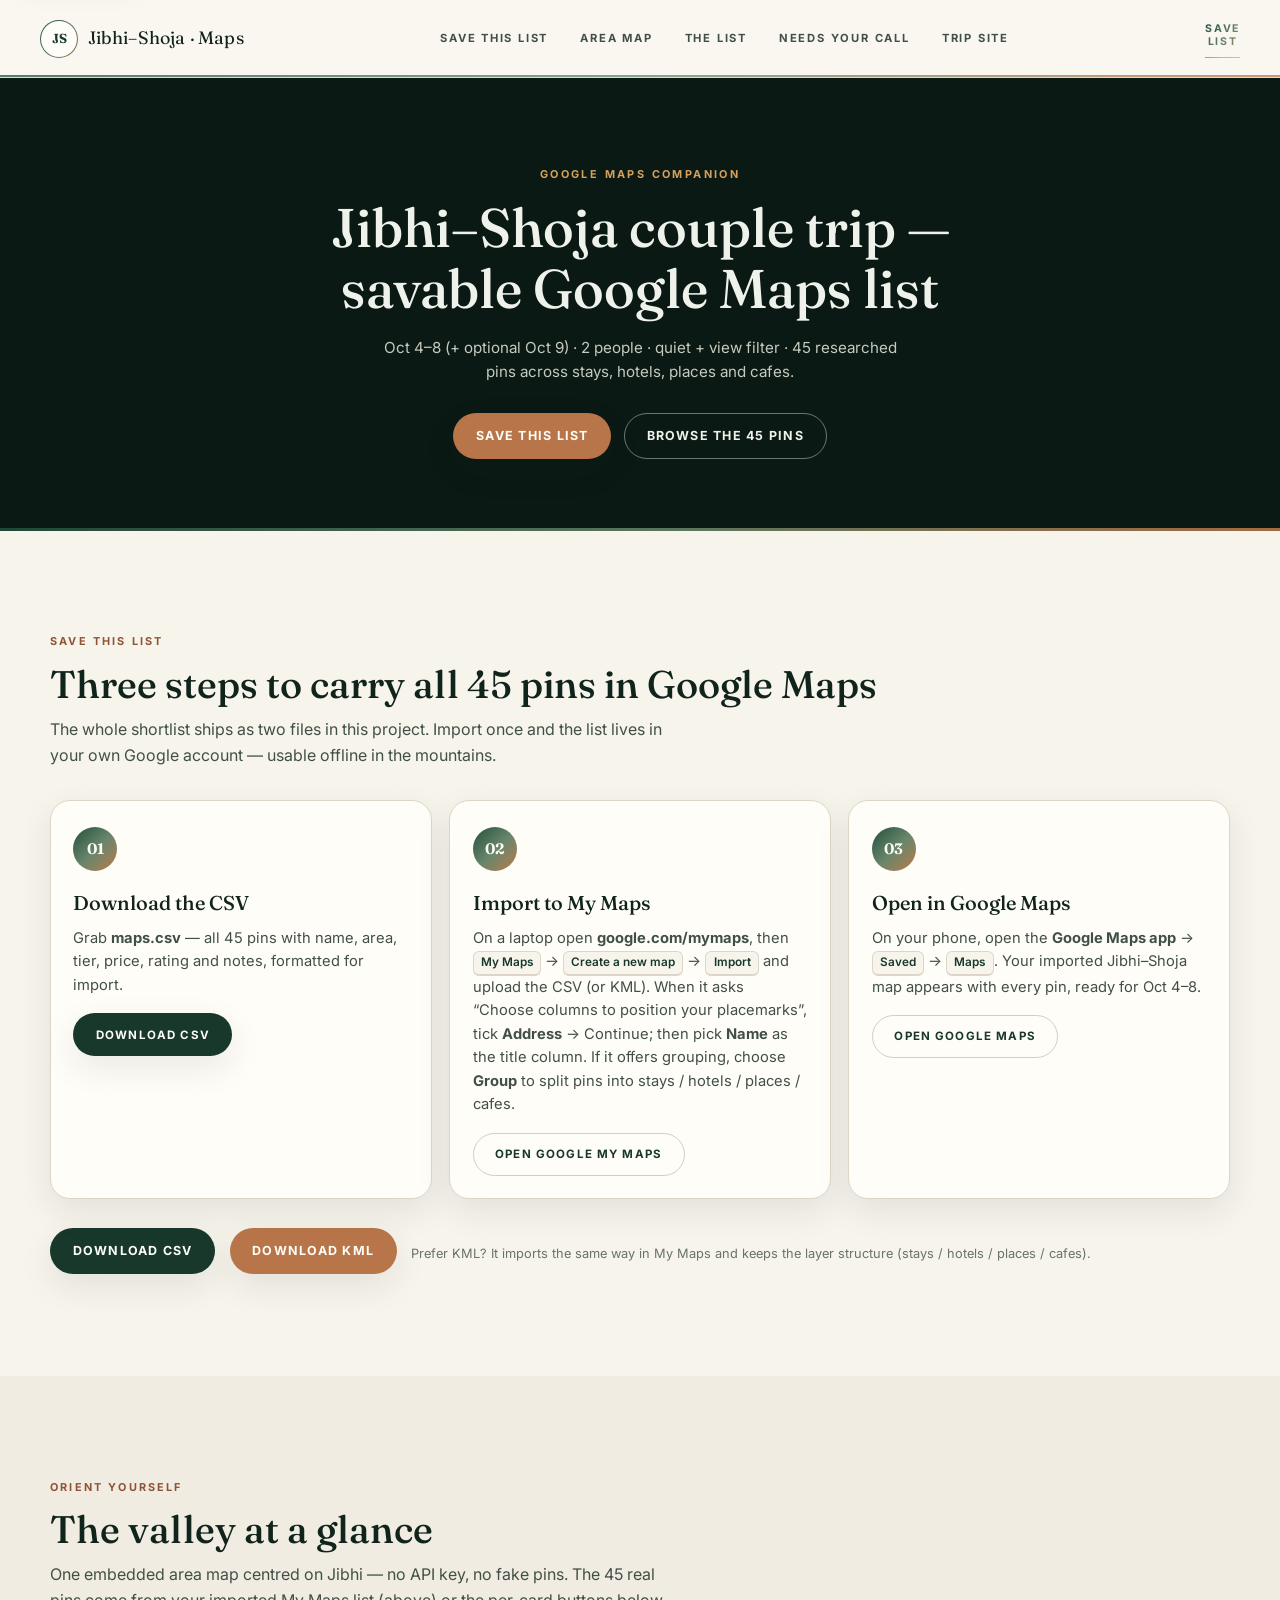
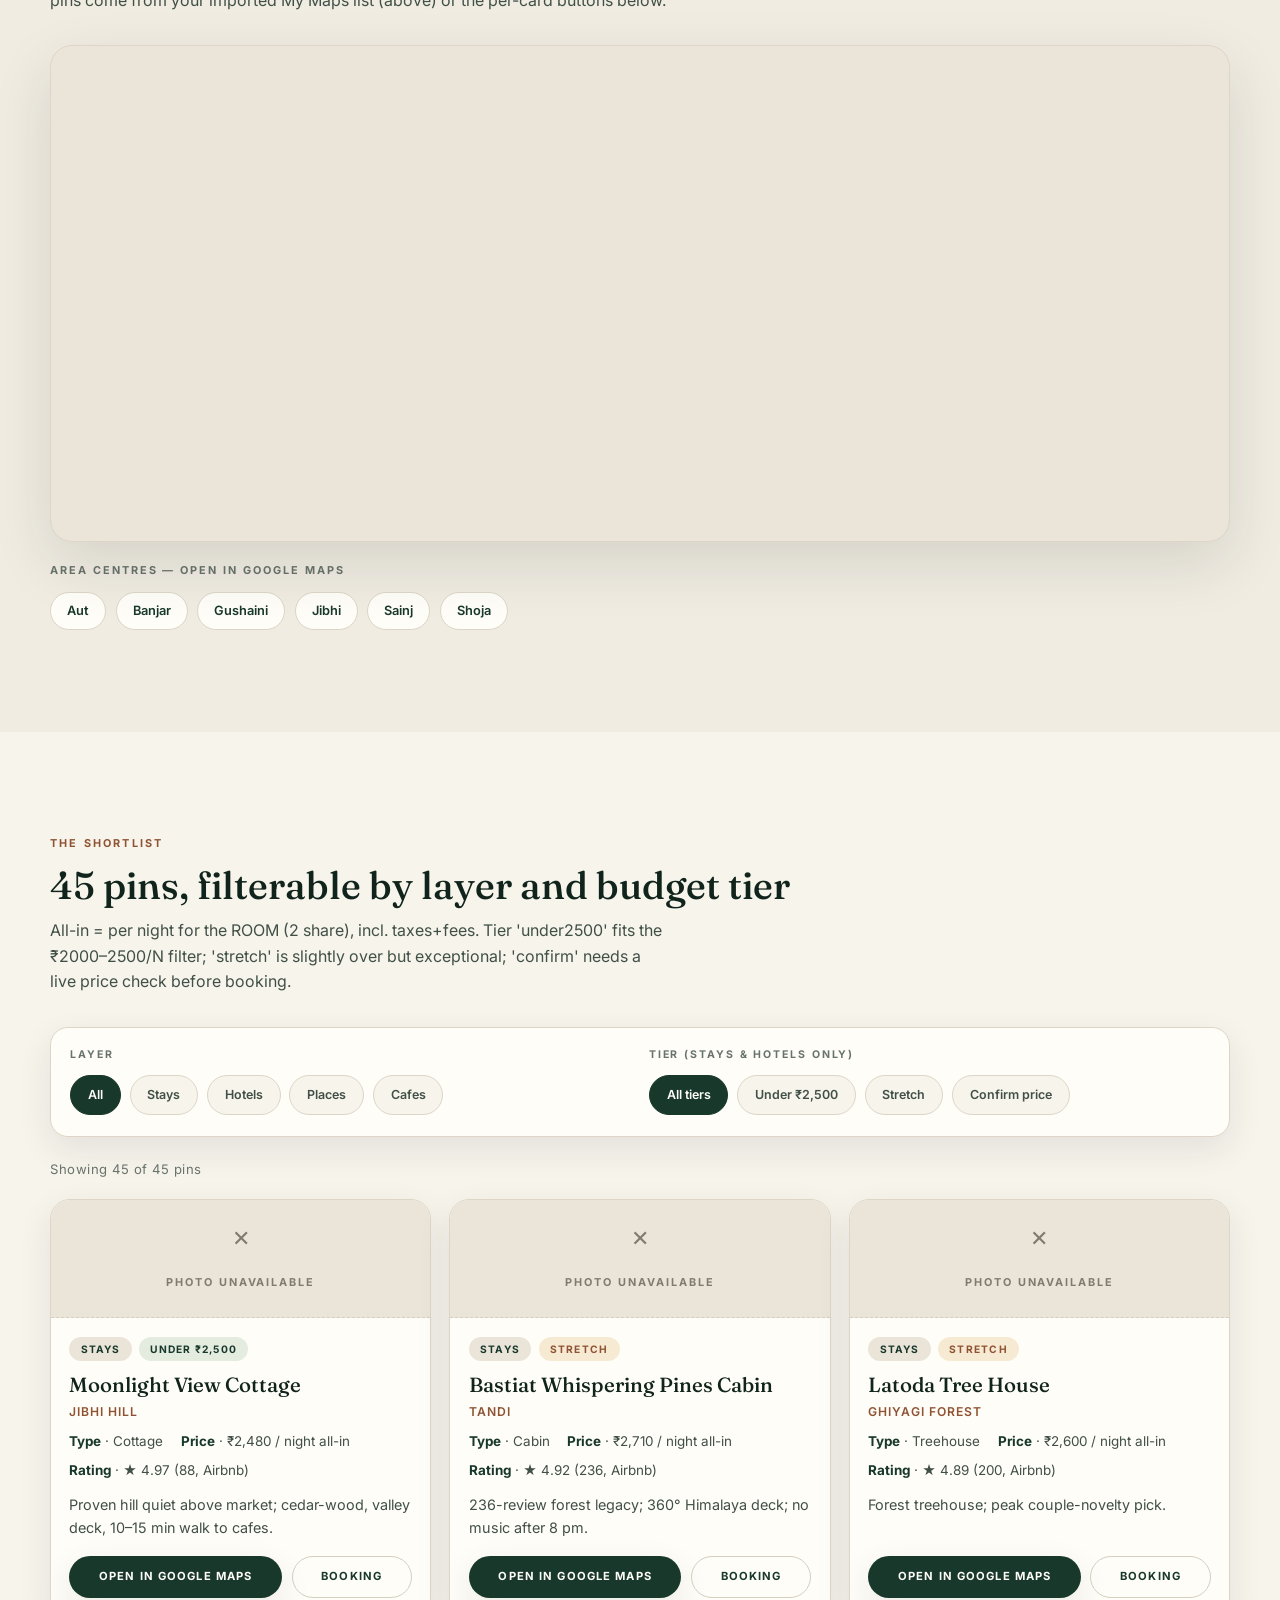
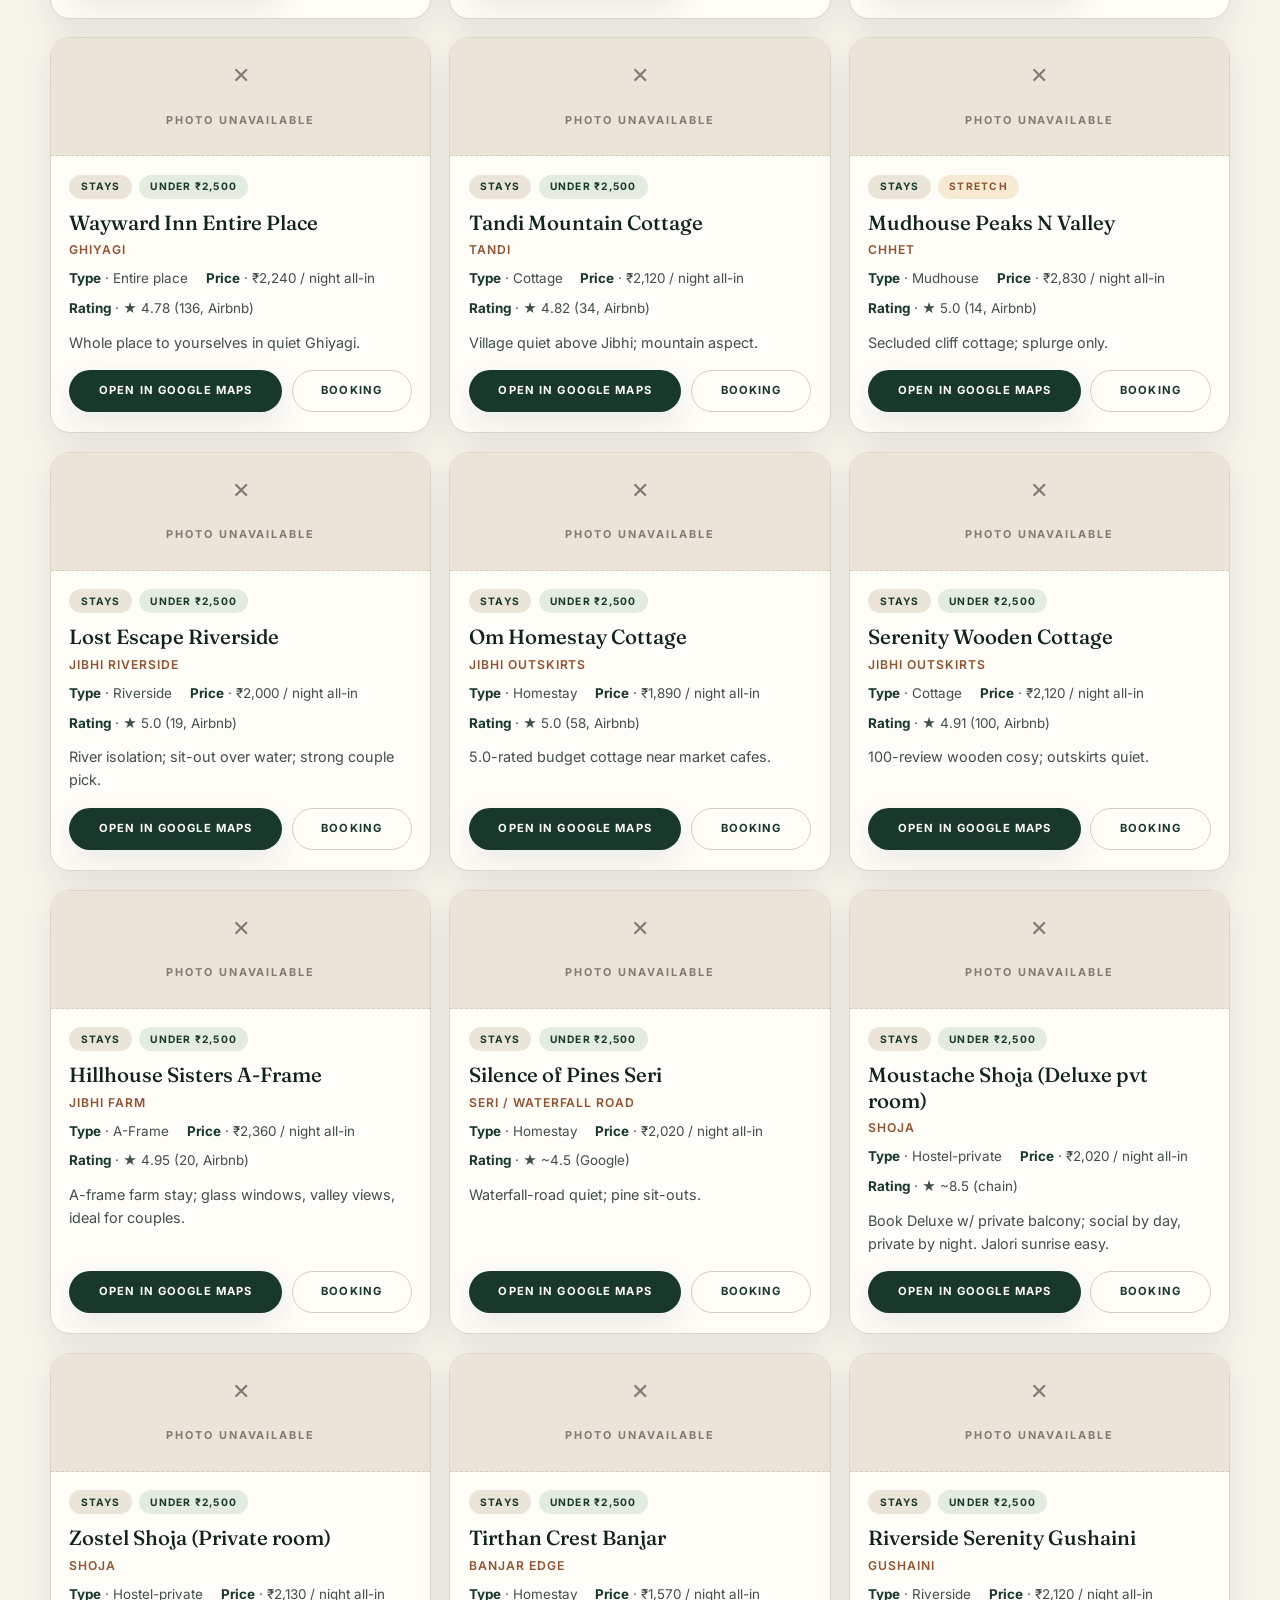
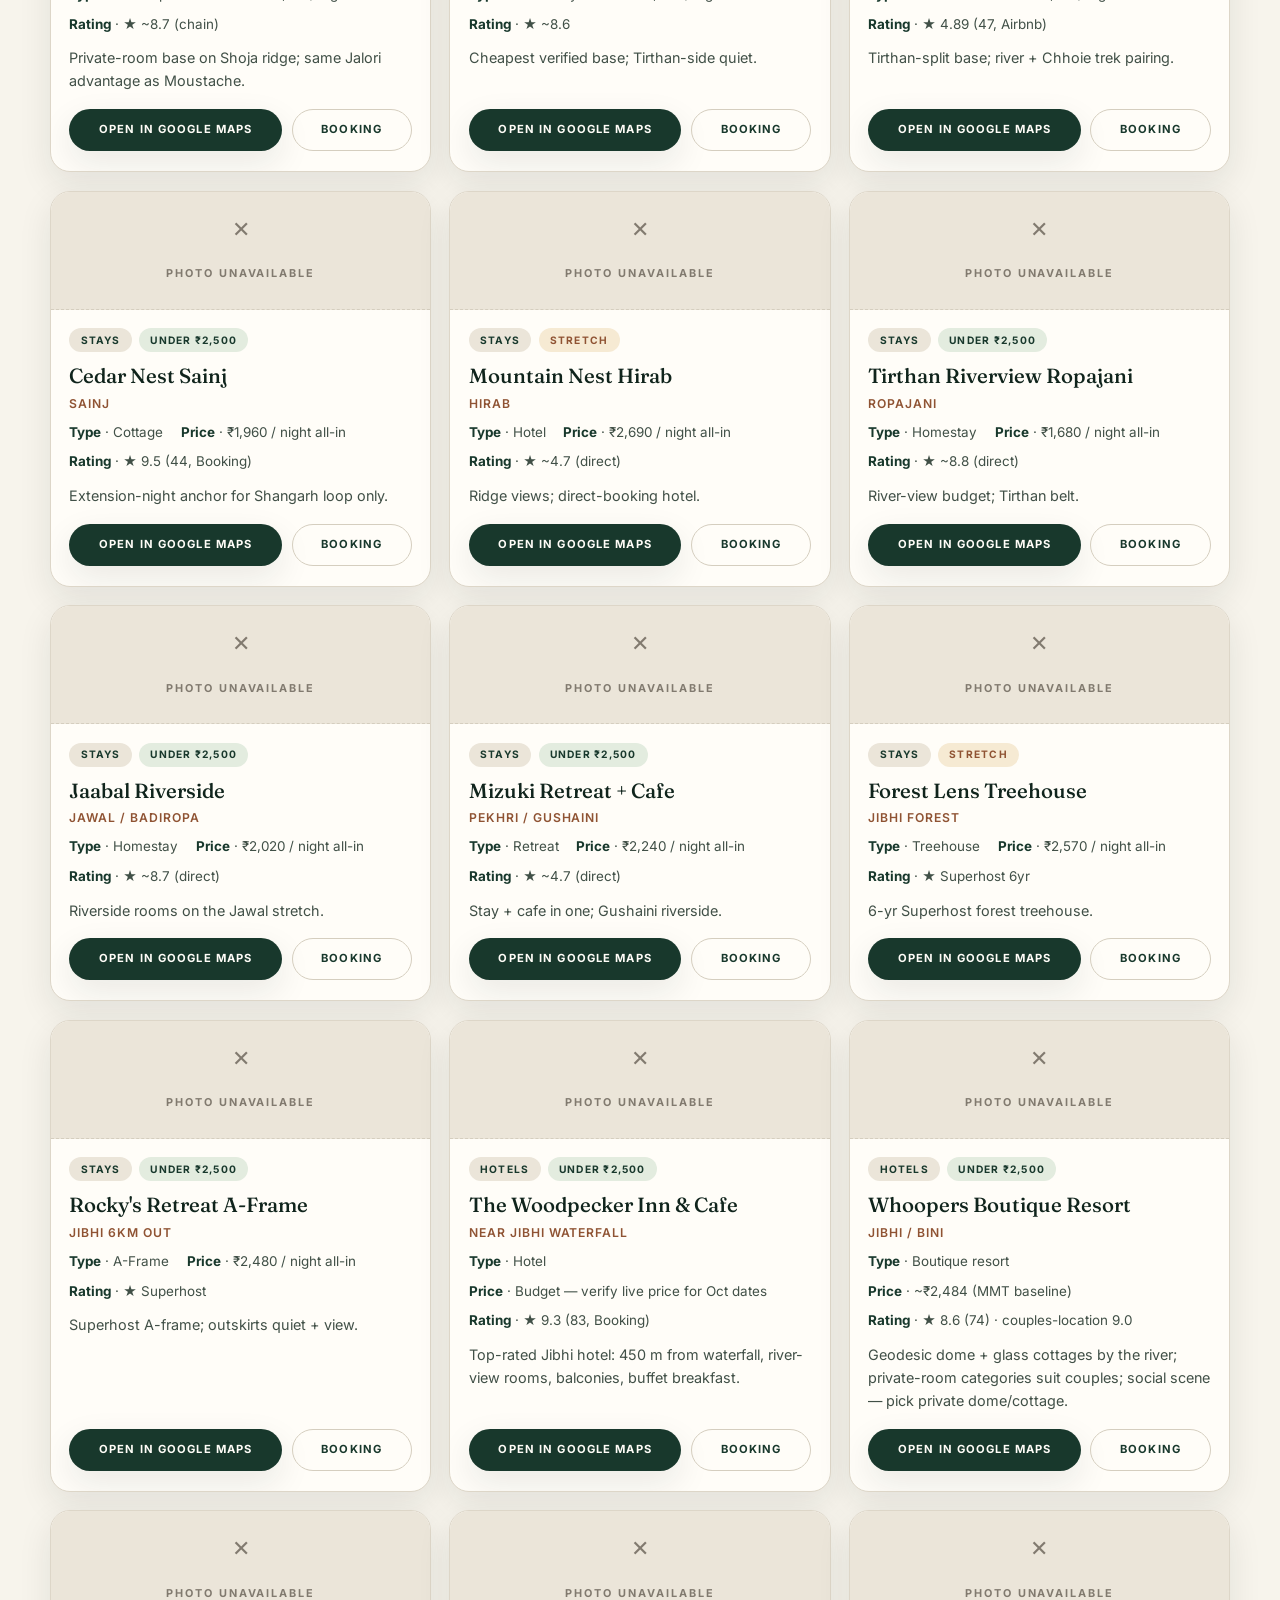
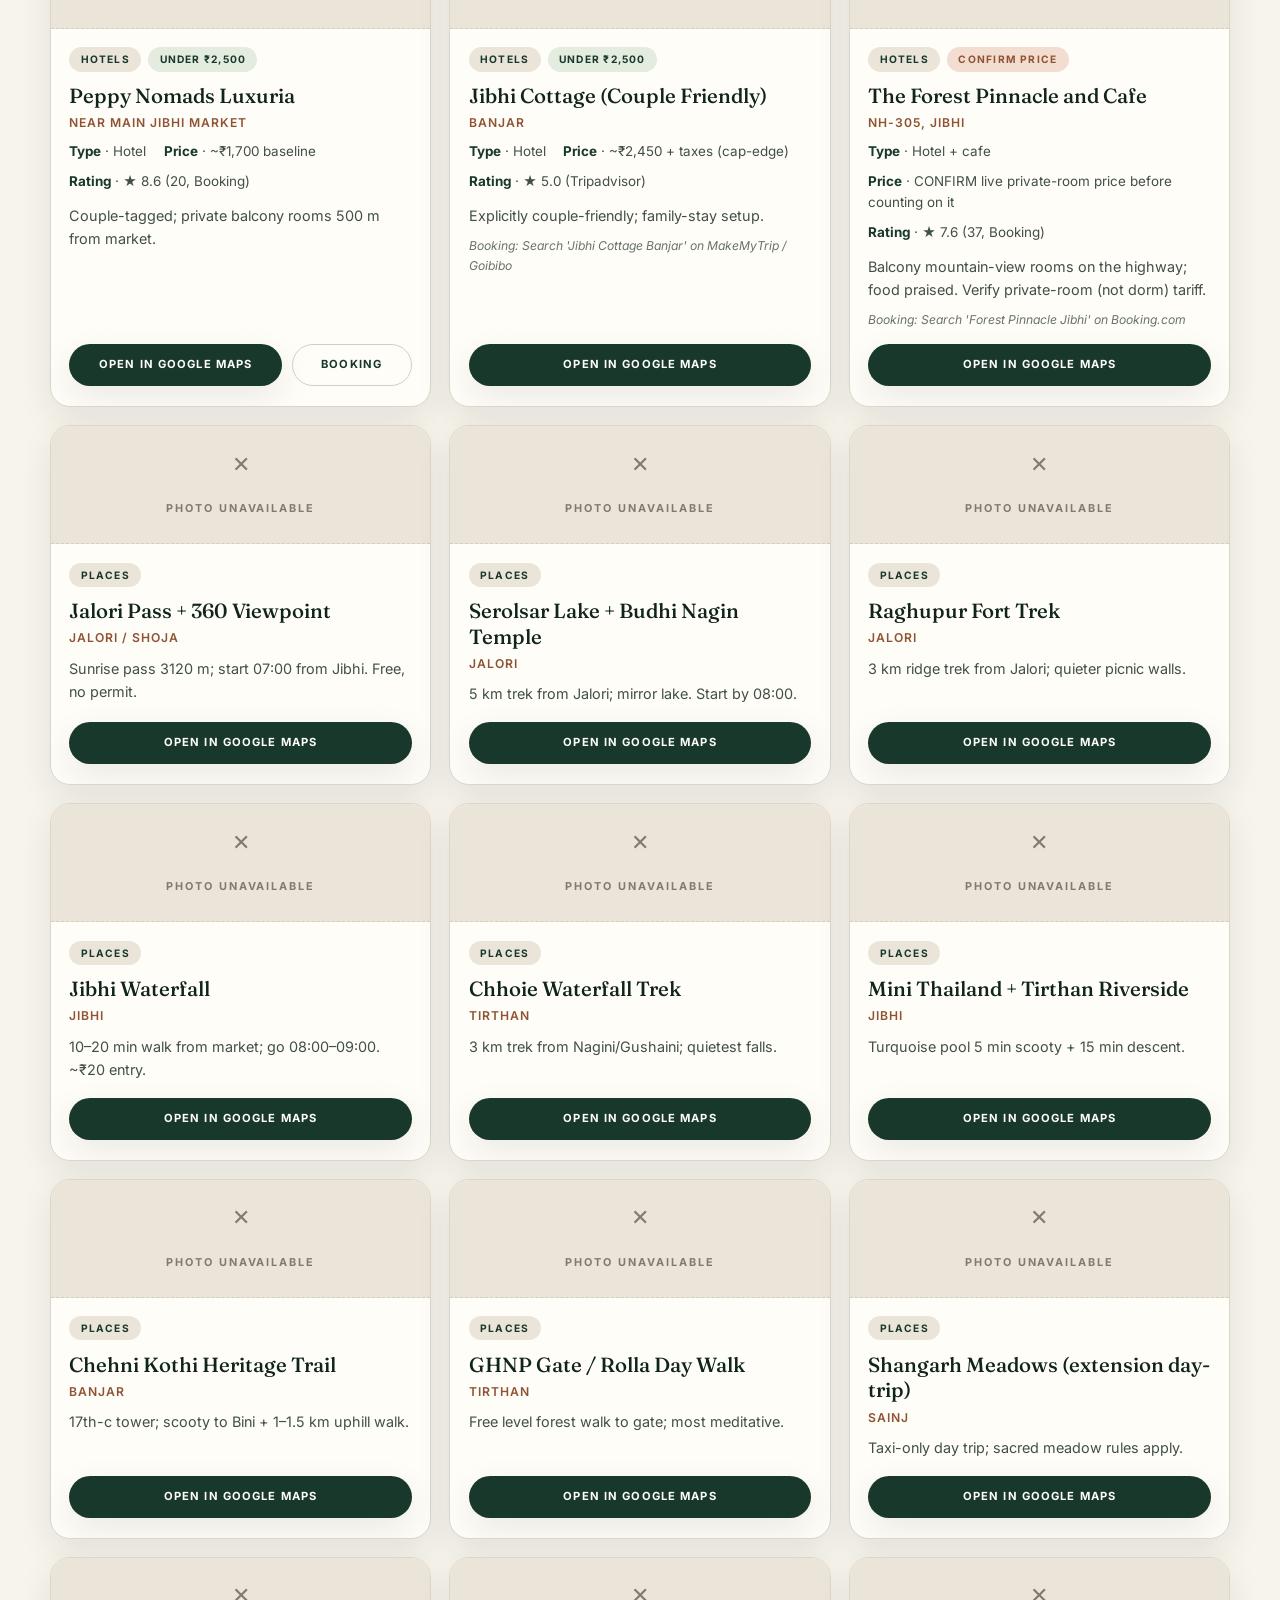
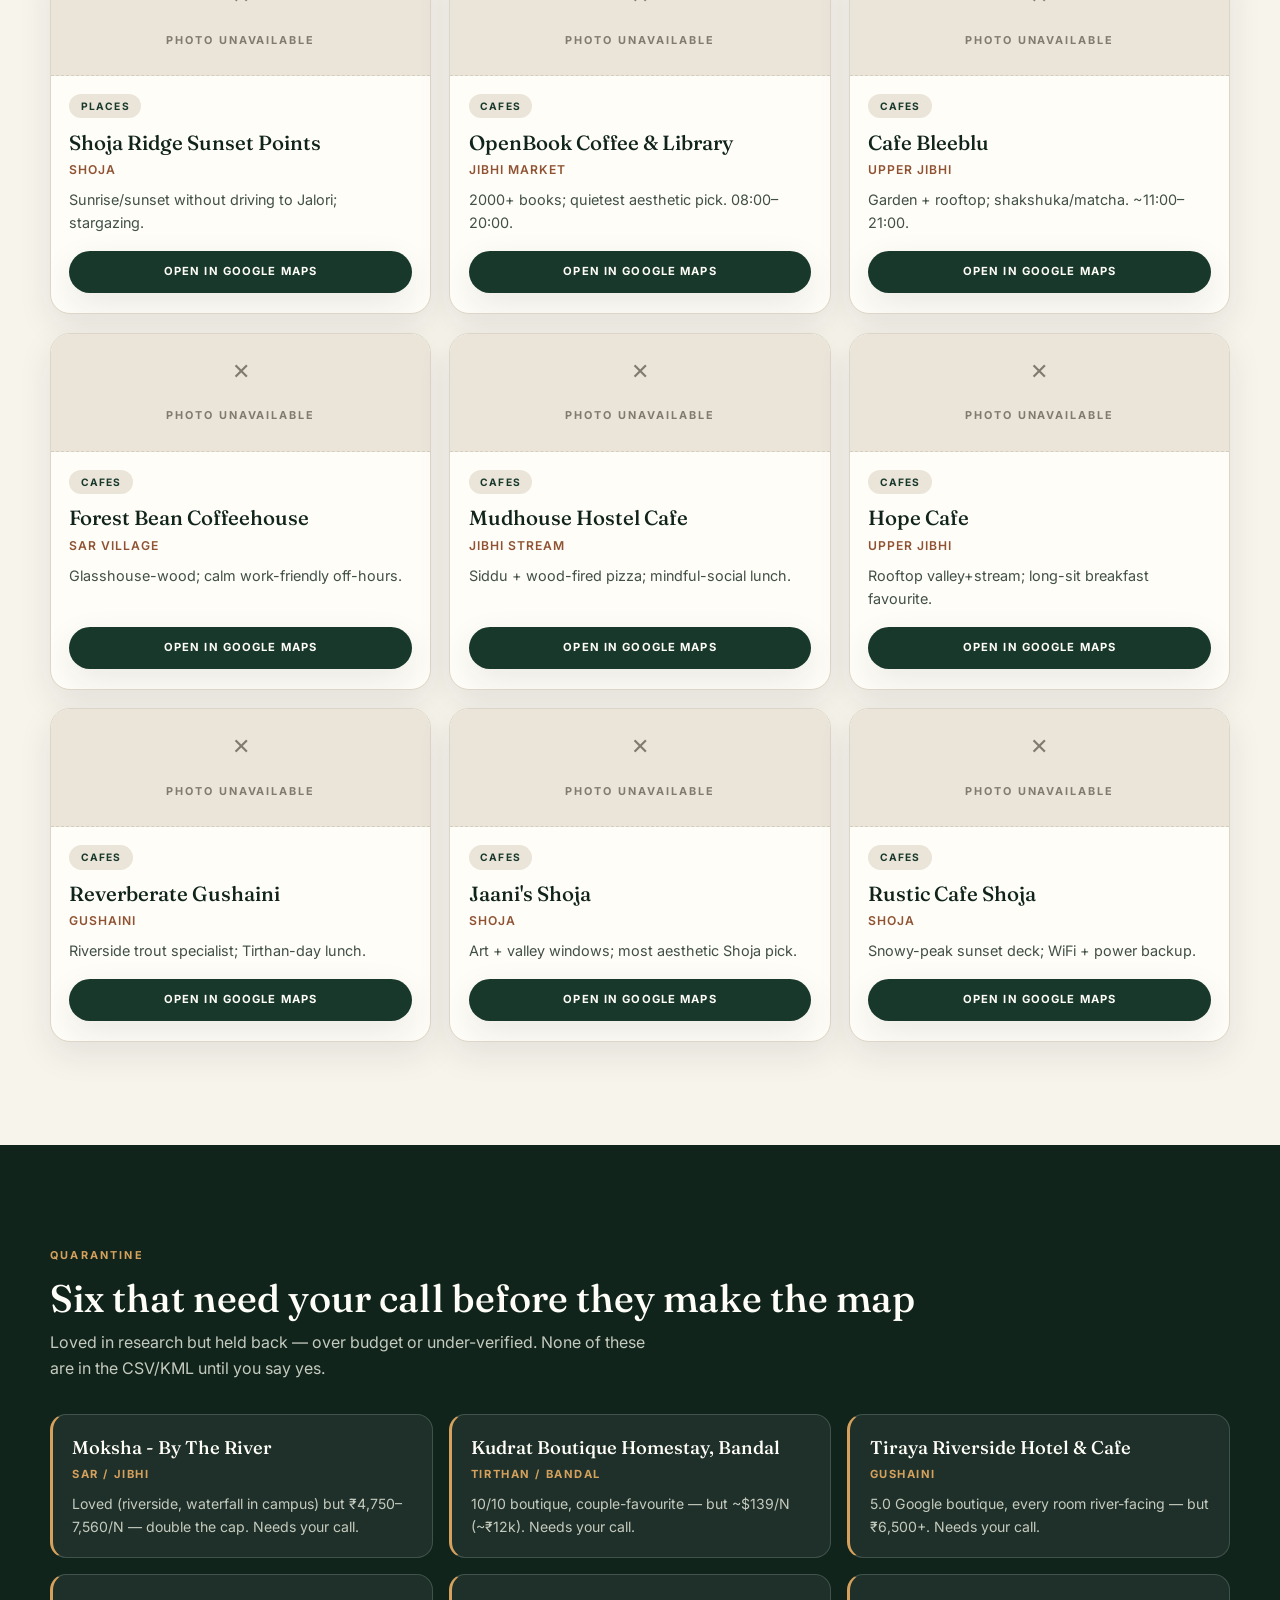
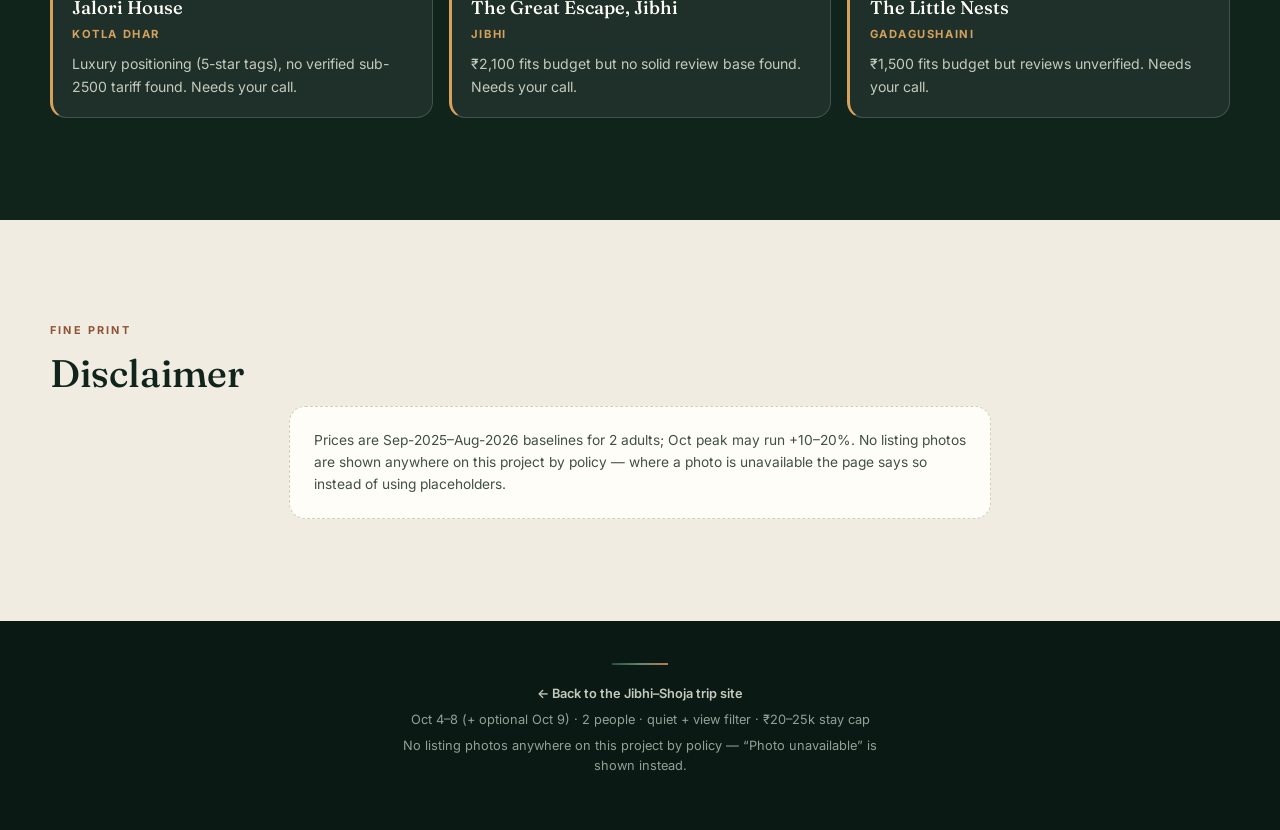
==== commit 646e56bd: "Maps page: spell out exact My Maps column picks (Address, Name, Group)" ====
--- a/maps.html
+++ b/maps.html
@@ -151,7 +151,7 @@
         </li>
         <li class="step">
           <h3>Import to My Maps</h3>
-          <p>On a laptop open <strong>google.com/mymaps</strong>, then <kbd>My Maps</kbd> → <kbd>Create a new map</kbd> → <kbd>Import</kbd> and upload the CSV (or KML). Choose the name/location columns when prompted.</p>
+          <p>On a laptop open <strong>google.com/mymaps</strong>, then <kbd>My Maps</kbd> → <kbd>Create a new map</kbd> → <kbd>Import</kbd> and upload the CSV (or KML). When it asks “Choose columns to position your placemarks”, tick <strong>Address</strong> → Continue; then pick <strong>Name</strong> as the title column. If it offers grouping, choose <strong>Group</strong> to split pins into stays / hotels / places / cafes.</p>
           <a class="mbtn mbtn--line" href="https://www.google.com/mymaps" target="_blank" rel="noopener">Open Google My Maps</a>
         </li>
         <li class="step">
